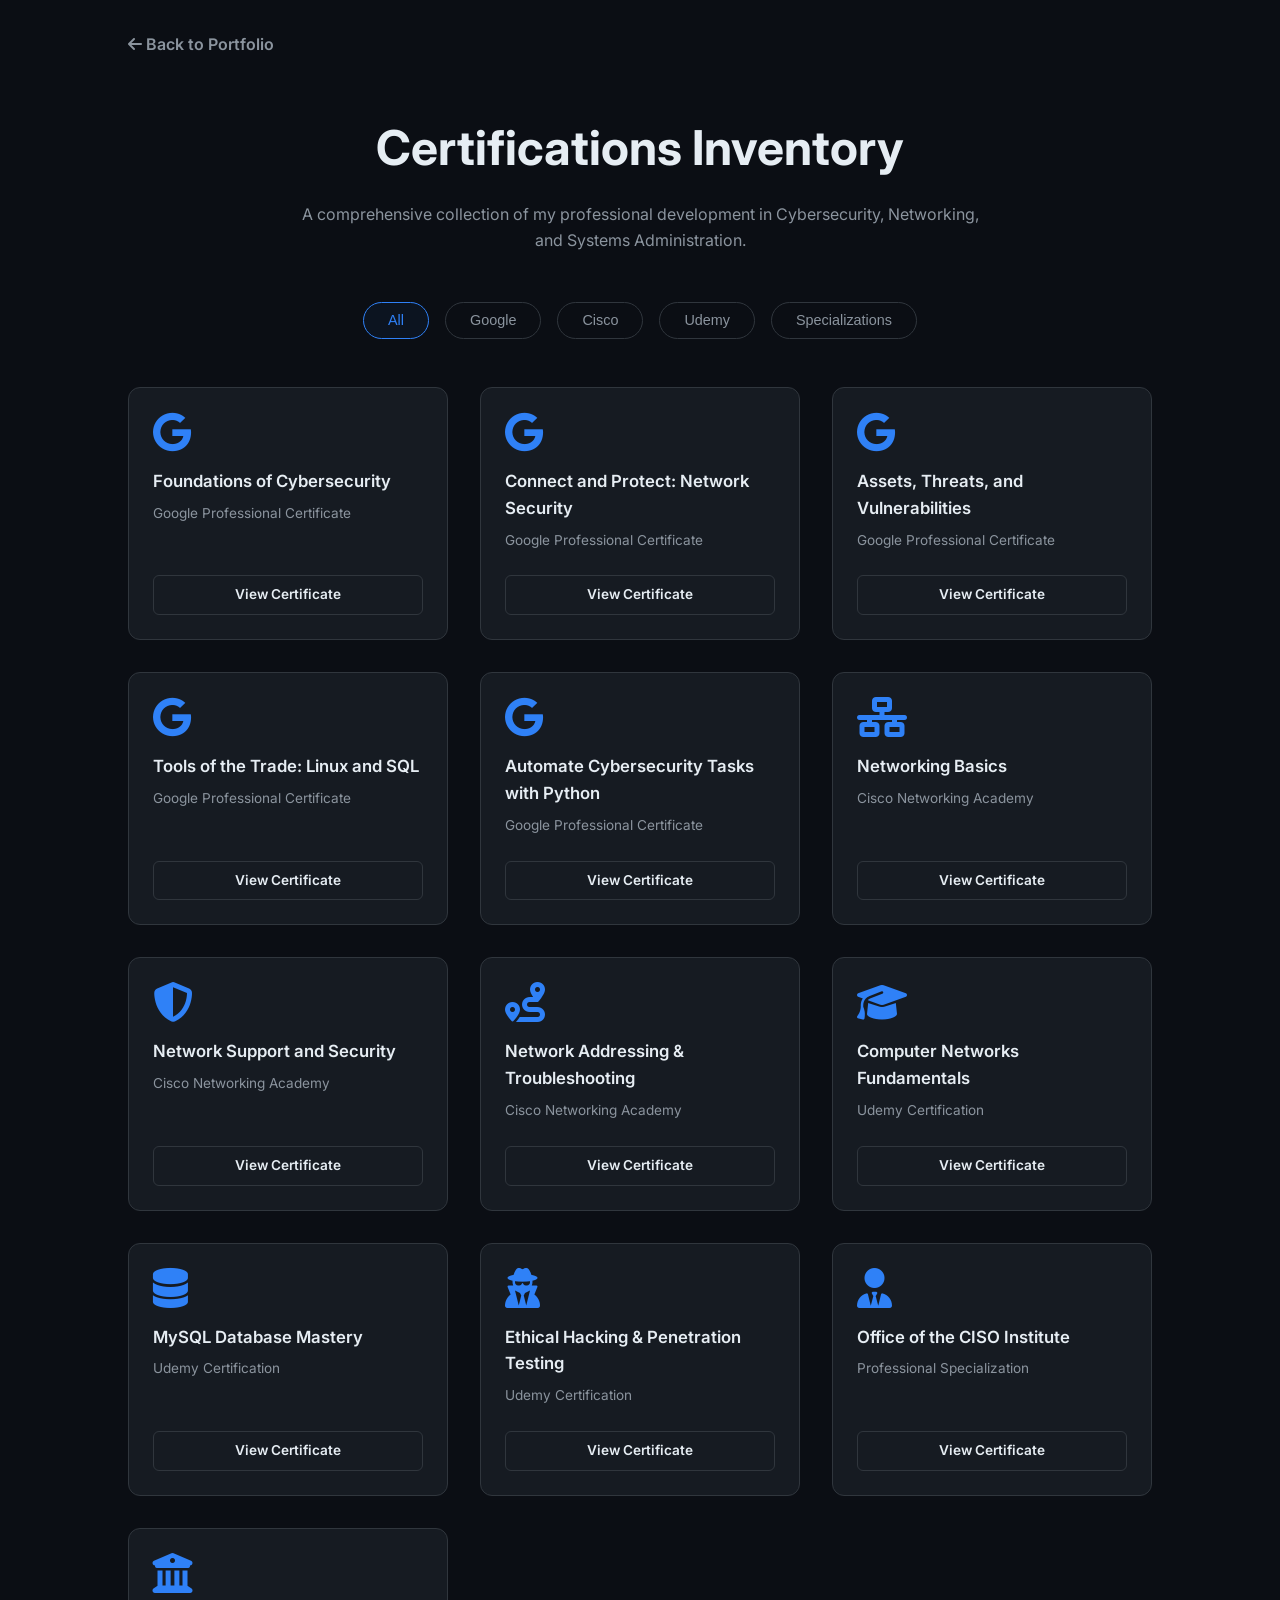
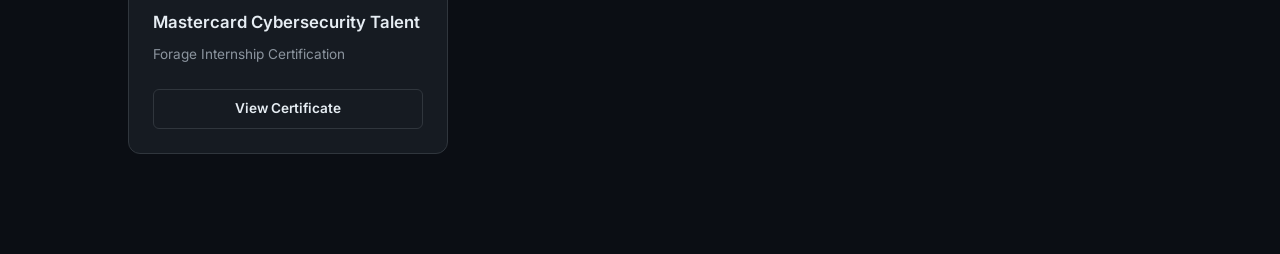
==== certificates.html @ 22a61bad "Initial Portfolio version 1.0" ====
<!DOCTYPE html>
<html lang="en">
<head>
    <meta charset="UTF-8">
    <meta name="viewport" content="width=device-width, initial-scale=1.0">
    <title>Certificates Portfolio | Opeyemi Benjamin</title>
    <link rel="stylesheet" href="style.css">
    <link rel="stylesheet" href="https://cdnjs.cloudflare.com/ajax/libs/font-awesome/6.4.0/css/all.min.css">
    <style>
        .filter-container {
            margin: 3rem 0;
            display: flex;
            gap: 1rem;
            flex-wrap: wrap;
            justify-content: center;
        }

        .filter-btn {
            padding: 0.6rem 1.5rem;
            border: 1px solid var(--border);
            background: transparent;
            color: var(--text-secondary);
            border-radius: 20px;
            cursor: pointer;
            transition: 0.3s;
            font-size: 0.9rem;
        }

        .filter-btn.active, .filter-btn:hover {
            color: var(--accent);
            border-color: var(--accent);
            background: rgba(47, 129, 247, 0.05);
        }

        .certs-grid {
            display: grid;
            grid-template-columns: repeat(auto-fill, minmax(280px, 1fr));
            gap: 2rem;
            margin-top: 2rem;
        }

        .cert-card-sub {
            background: var(--card-bg);
            border: 1px solid var(--border);
            border-radius: 12px;
            padding: 1.5rem;
            transition: 0.3s;
            display: flex;
            flex-direction: column;
            justify-content: space-between;
            min-height: 200px;
        }

        .cert-card-sub:hover {
            transform: translateY(-5px);
            border-color: var(--accent);
            box-shadow: 0 5px 20px rgba(47, 129, 247, 0.1);
        }

        .cert-icon {
            font-size: 2.5rem;
            color: var(--accent);
            margin-bottom: 1rem;
        }

        .cert-title {
            font-size: 1.05rem;
            font-weight: 600;
            margin-bottom: 0.5rem;
        }

        .cert-provider {
            color: var(--text-secondary);
            font-size: 0.85rem;
            margin-bottom: 1.5rem;
        }

        .view-btn {
            display: inline-block;
            text-align: center;
            padding: 0.5rem 1rem;
            border: 1px solid var(--border);
            border-radius: 6px;
            font-size: 0.85rem;
            font-weight: 600;
            transition: 0.3s;
        }

        .view-btn:hover {
            background: var(--accent);
            color: white;
            border-color: var(--accent);
        }

        .back-nav {
            padding: 2rem 10%;
            display: flex;
            align-items: center;
            gap: 1rem;
        }

        .hidden {
            display: none !important;
        }
    </style>
</head>
<body>

    <div class="back-nav">
        <a href="index.html" style="color: var(--text-secondary); font-weight: 600;"><i class="fa-solid fa-arrow-left"></i> Back to Portfolio</a>
    </div>

    <section style="padding-top: 20px;">
        <h1 style="text-align: center; font-size: 3rem; margin-bottom: 1rem;">Certifications Inventory</h1>
        <p style="text-align: center; color: var(--text-secondary); max-width: 700px; margin: 0 auto;">
            A comprehensive collection of my professional development in Cybersecurity, Networking, and Systems Administration.
        </p>

        <div class="filter-container">
            <button class="filter-btn active" onclick="filterCerts('all')">All</button>
            <button class="filter-btn" onclick="filterCerts('google')">Google</button>
            <button class="filter-btn" onclick="filterCerts('cisco')">Cisco</button>
            <button class="filter-btn" onclick="filterCerts('udemy')">Udemy</button>
            <button class="filter-btn" onclick="filterCerts('other')">Specializations</button>
        </div>

        <div class="certs-grid" id="certsGrid">
            
            <!-- Google Block -->
            <div class="cert-card-sub" data-category="google">
                <div>
                    <i class="fa-brands fa-google cert-icon"></i>
                    <h3 class="cert-title">Foundations of Cybersecurity</h3>
                    <p class="cert-provider">Google Professional Certificate</p>
                </div>
                <a href="Certificates/Foundations Of Cybersecurity.pdf" target="_blank" class="view-btn">View Certificate</a>
            </div>

            <div class="cert-card-sub" data-category="google">
                <div>
                    <i class="fa-brands fa-google cert-icon"></i>
                    <h3 class="cert-title">Connect and Protect: Network Security</h3>
                    <p class="cert-provider">Google Professional Certificate</p>
                </div>
                <a href="Certificates/Connect Google 3.pdf" target="_blank" class="view-btn">View Certificate</a>
            </div>

            <div class="cert-card-sub" data-category="google">
                <div>
                    <i class="fa-brands fa-google cert-icon"></i>
                    <h3 class="cert-title">Assets, Threats, and Vulnerabilities</h3>
                    <p class="cert-provider">Google Professional Certificate</p>
                </div>
                <a href="Certificates/Assets Google 5.pdf" target="_blank" class="view-btn">View Certificate</a>
            </div>

            <div class="cert-card-sub" data-category="google">
                <div>
                    <i class="fa-brands fa-google cert-icon"></i>
                    <h3 class="cert-title">Tools of the Trade: Linux and SQL</h3>
                    <p class="cert-provider">Google Professional Certificate</p>
                </div>
                <a href="Certificates/Linux and Sql Google 4.pdf" target="_blank" class="view-btn">View Certificate</a>
            </div>

            <div class="cert-card-sub" data-category="google">
                <div>
                    <i class="fa-brands fa-google cert-icon"></i>
                    <h3 class="cert-title">Automate Cybersecurity Tasks with Python</h3>
                    <p class="cert-provider">Google Professional Certificate</p>
                </div>
                <a href="Certificates/Automate Python Google 7.pdf" target="_blank" class="view-btn">View Certificate</a>
            </div>

            <!-- Cisco Block -->
            <div class="cert-card-sub" data-category="cisco">
                <div>
                    <i class="fa-solid fa-network-wired cert-icon"></i>
                    <h3 class="cert-title">Networking Basics</h3>
                    <p class="cert-provider">Cisco Networking Academy</p>
                </div>
                <a href="Certificates/Cisco Networking Academy_ Networking Basics.pdf" target="_blank" class="view-btn">View Certificate</a>
            </div>

            <div class="cert-card-sub" data-category="cisco">
                <div>
                    <i class="fa-solid fa-shield-halved cert-icon"></i>
                    <h3 class="cert-title">Network Support and Security</h3>
                    <p class="cert-provider">Cisco Networking Academy</p>
                </div>
                <a href="Certificates/NetworkSupportandSecurityUpdate20251125-30-kp3j29.pdf" target="_blank" class="view-btn">View Certificate</a>
            </div>

            <div class="cert-card-sub" data-category="cisco">
                <div>
                    <i class="fa-solid fa-route cert-icon"></i>
                    <h3 class="cert-title">Network Addressing & Troubleshooting</h3>
                    <p class="cert-provider">Cisco Networking Academy</p>
                </div>
                <a href="Certificates/NetworkAddressingandBasicTroubleshootingUpdate20251122-28-87we3n.pdf" target="_blank" class="view-btn">View Certificate</a>
            </div>

            <!-- Udemy Block -->
            <div class="cert-card-sub" data-category="udemy">
                <div>
                    <i class="fa-solid fa-graduation-cap cert-icon"></i>
                    <h3 class="cert-title">Computer Networks Fundamentals</h3>
                    <p class="cert-provider">Udemy Certification</p>
                </div>
                <a href="Certificates/udemy Computer Network.pdf" target="_blank" class="view-btn">View Certificate</a>
            </div>

            <div class="cert-card-sub" data-category="udemy">
                <div>
                    <i class="fa-solid fa-database cert-icon"></i>
                    <h3 class="cert-title">MySQL Database Mastery</h3>
                    <p class="cert-provider">Udemy Certification</p>
                </div>
                <a href="Certificates/udemy MySQL.pdf" target="_blank" class="view-btn">View Certificate</a>
            </div>

            <div class="cert-card-sub" data-category="udemy">
                <div>
                    <i class="fa-solid fa-user-secret cert-icon"></i>
                    <h3 class="cert-title">Ethical Hacking & Penetration Testing</h3>
                    <p class="cert-provider">Udemy Certification</p>
                </div>
                <a href="Certificates/udemy Ethical.pdf" target="_blank" class="view-btn">View Certificate</a>
            </div>

            <!-- Others Block -->
            <div class="cert-card-sub" data-category="other">
                <div>
                    <i class="fa-solid fa-user-tie cert-icon"></i>
                    <h3 class="cert-title">Office of the CISO Institute</h3>
                    <p class="cert-provider">Professional Specialization</p>
                </div>
                <a href="Certificates/Office of the CISO insti.pdf" target="_blank" class="view-btn">View Certificate</a>
            </div>

            <div class="cert-card-sub" data-category="other">
                <div>
                    <i class="fa-solid fa-building-columns cert-icon"></i>
                    <h3 class="cert-title">Mastercard Cybersecurity Talent</h3>
                    <p class="cert-provider">Forage Internship Certification</p>
                </div>
                <a href="Certificates/Opeyemi Mastercard forage certificate.pdf" target="_blank" class="view-btn">View Certificate</a>
            </div>

        </div>
    </section>

    <script>
        function filterCerts(category) {
            const cards = document.querySelectorAll('.cert-card-sub');
            const btns = document.querySelectorAll('.filter-btn');

            btns.forEach(btn => btn.classList.remove('active'));
            event.target.classList.add('active');

            cards.forEach(card => {
                if (category === 'all' || card.getAttribute('data-category') === category) {
                    card.classList.remove('hidden');
                } else {
                    card.classList.add('hidden');
                }
            });
        }
    </script>

</body>
</html>
---- style.css ----
@import url('https://fonts.googleapis.com/css2?family=Inter:wght@300;400;600;700&family=Fira+Code:wght@400;500&display=swap');

:root {
    --bg-color: #0b0e14;
    --card-bg: #161b22;
    --text-primary: #e6edf3;
    --text-secondary: #8b949e;
    --accent: #2f81f7;
    --accent-glow: rgba(47, 129, 247, 0.5);
    --success: #3fb950;
    --border: #30363d;
    --nav-bg: rgba(11, 14, 20, 0.95);
    --transition: cubic-bezier(0.4, 0, 0.2, 1);
}

* {
    margin: 0;
    padding: 0;
    box-sizing: border-box;
}

body {
    background-color: var(--bg-color);
    color: var(--text-primary);
    font-family: 'Inter', -apple-system, BlinkMacSystemFont, "Segoe UI", Roboto, Helvetica, Arial, sans-serif;
    line-height: 1.6;
    overflow-x: hidden;
    scroll-behavior: smooth;
}

/* Certificate Gallery */
.cert-gallery {
    display: grid;
    grid-template-columns: repeat(auto-fit, minmax(240px, 1fr));
    gap: 1.5rem;
    margin-top: 2rem;
}

.cert-card {
    background: var(--card-bg);
    border: 1px solid var(--border);
    border-radius: 12px;
    overflow: hidden;
    transition: var(--transition);
    cursor: pointer;
}

.cert-card:hover {
    transform: translateY(-8px) scale(1.02);
    border-color: var(--accent);
    box-shadow: 0 10px 30px rgba(47, 129, 247, 0.2);
}

.cert-img {
    width: 100%;
    height: 180px;
    object-fit: cover;
    border-bottom: 1px solid var(--border);
}

.cert-info {
    padding: 1rem;
}

.cert-info h4 {
    font-size: 0.95rem;
    margin-bottom: 0.25rem;
}

.cert-info p {
    font-size: 0.8rem;
    color: var(--text-secondary);
}

a {
    text-decoration: none;
    color: inherit;
    transition: 0.3s;
}

ul {
    list-style: none;
}

/* Navbar */
nav {
    position: fixed;
    top: 0;
    width: 100%;
    padding: 1.5rem 10%;
    display: flex;
    justify-content: space-between;
    align-items: center;
    background: var(--nav-bg);
    backdrop-filter: blur(10px);
    z-index: 1000;
    border-bottom: 1px solid var(--border);
}

.logo {
    font-family: 'Fira Code', monospace;
    font-weight: 700;
    font-size: 1.25rem;
    color: var(--accent);
}

.nav-links {
    display: flex;
    gap: 2.5rem;
}

.nav-links a:hover {
    color: var(--accent);
}

/* Hero Section */
.hero {
    height: 100vh;
    display: flex;
    flex-direction: column;
    justify-content: center;
    align-items: center;
    text-align: center;
    padding: 0 10%;
    background: radial-gradient(circle at 50% 50%, rgba(47, 129, 247, 0.05) 0%, transparent 70%);
}

.hero h1 {
    font-size: 4rem;
    font-weight: 700;
    margin-bottom: 1rem;
    letter-spacing: -1px;
}

.hero p {
    font-size: 1.25rem;
    color: var(--text-secondary);
    max-width: 600px;
    margin-bottom: 2.5rem;
}

.cta-buttons {
    display: flex;
    gap: 1.5rem;
}

.btn {
    padding: 0.8rem 2rem;
    border-radius: 8px;
    font-weight: 600;
    cursor: pointer;
    transition: 0.3s;
}

.btn-primary {
    background-color: var(--accent);
    color: white;
    box-shadow: 0 0 20px var(--accent-glow);
}

.btn-primary:hover {
    transform: translateY(-3px);
    box-shadow: 0 0 30px var(--accent-glow);
}

.btn-secondary {
    border: 1px solid var(--border);
}

.btn-secondary:hover {
    background-color: var(--card-bg);
    border-color: var(--accent);
}

/* Section Styling */
section {
    padding: 100px 10%;
}

h2 {
    font-size: 2.5rem;
    margin-bottom: 3rem;
    text-align: left;
    position: relative;
    display: inline-block;
}

h2::after {
    content: '';
    position: absolute;
    bottom: -10px;
    left: 0;
    width: 60px;
    height: 4px;
    background: var(--accent);
    border-radius: 2px;
}

/* Projects Grid */
.projects-grid {
    display: grid;
    grid-template-columns: repeat(auto-fit, minmax(320px, 1fr));
    gap: 2rem;
}

.project-card {
    background: var(--card-bg);
    border: 1px solid var(--border);
    border-radius: 12px;
    padding: 2rem;
    transition: 0.3s;
}

.project-card:hover {
    transform: translateY(-5px);
    border-color: var(--accent);
}

.project-tag {
    font-family: 'Fira Code', monospace;
    font-size: 0.8rem;
    color: var(--accent);
    margin-bottom: 1rem;
    display: block;
}

.project-card h3 {
    margin-bottom: 1rem;
    font-size: 1.5rem;
}

.project-card p {
    color: var(--text-secondary);
    margin-bottom: 1.5rem;
}

.project-links {
    display: flex;
    gap: 1rem;
}

.project-links a {
    font-size: 0.9rem;
    color: var(--text-primary);
    font-weight: 600;
    display: flex;
    align-items: center;
    gap: 0.5rem;
}

/* Footer */
footer {
    padding: 3rem 10%;
    border-top: 1px solid var(--border);
    text-align: center;
    color: var(--text-secondary);
    font-size: 0.9rem;
}

@media (max-width: 768px) {
    .nav-links {
        display: none;
    }
    .hero h1 {
        font-size: 2.5rem;
    }
}

/* View Certificate Button */
.view-btn {
    display: inline-block;
    text-align: center;
    padding: 0.5rem 1rem;
    border: 1px solid var(--border);
    border-radius: 6px;
    font-size: 0.85rem;
    font-weight: 600;
    transition: 0.3s;
    text-decoration: none;
}

.view-btn:hover {
    background: var(--accent);
    color: white;
    border-color: var(--accent);
}
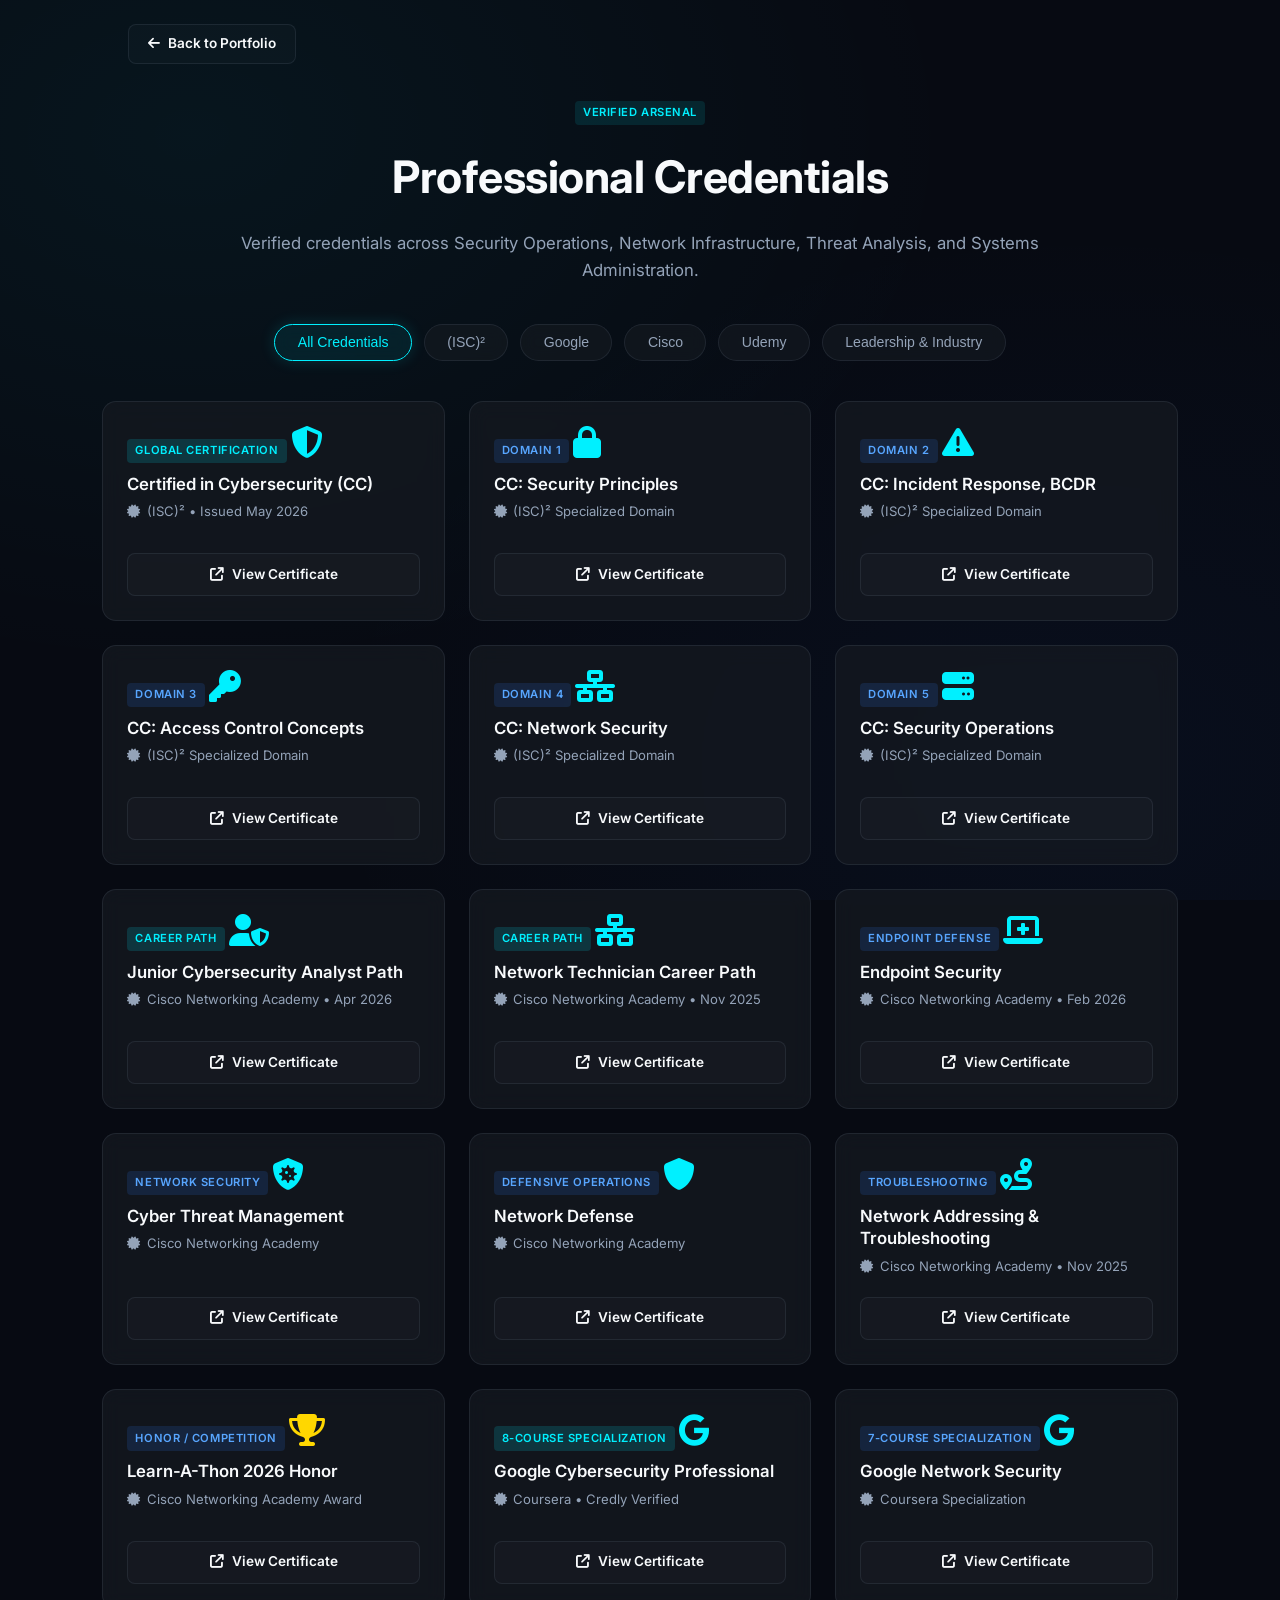
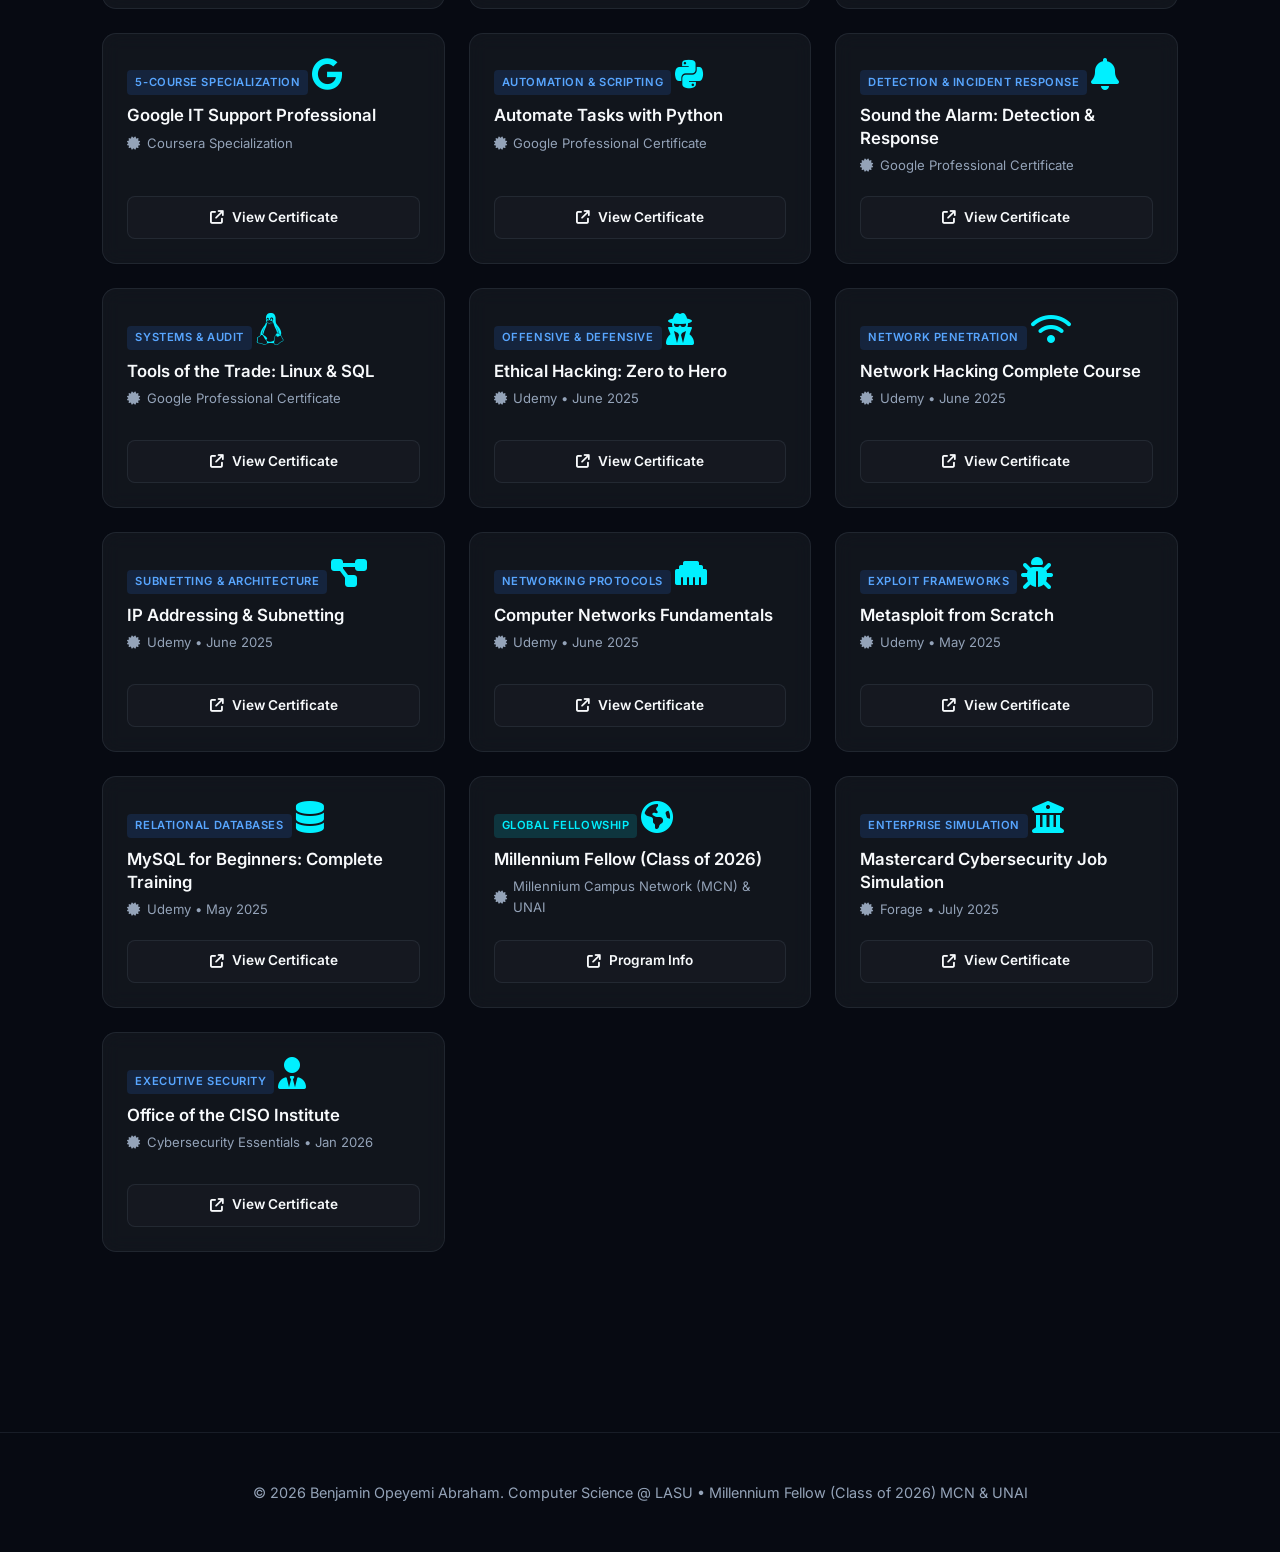
==== commit 65c6572a: "Comprehensive portfolio overhaul: Add favicons, fix 404 links with interactive viewers, add (ISC)2 a" ====
--- a/certificates.html
+++ b/certificates.html
@@ -3,97 +3,147 @@
 <head>
     <meta charset="UTF-8">
     <meta name="viewport" content="width=device-width, initial-scale=1.0">
-    <title>Certificates Portfolio | Opeyemi Benjamin</title>
+    <title>Certifications &amp; Credentials | Benjamin Opeyemi Abraham</title>
+    <meta name="description" content="Verified professional certifications in Cybersecurity, SOC Operations, Network Infrastructure, and Systems Engineering.">
+    <link rel="icon" type="image/svg+xml" href="favicon.svg">
+    <link rel="alternate icon" href="favicon.png">
     <link rel="stylesheet" href="style.css">
     <link rel="stylesheet" href="https://cdnjs.cloudflare.com/ajax/libs/font-awesome/6.4.0/css/all.min.css">
     <style>
         .filter-container {
-            margin: 3rem 0;
+            margin: 2.5rem 0;
             display: flex;
-            gap: 1rem;
+            gap: 0.75rem;
             flex-wrap: wrap;
             justify-content: center;
         }
 
         .filter-btn {
-            padding: 0.6rem 1.5rem;
+            padding: 0.6rem 1.4rem;
             border: 1px solid var(--border);
-            background: transparent;
+            background: rgba(22, 27, 34, 0.6);
+            backdrop-filter: blur(8px);
             color: var(--text-secondary);
-            border-radius: 20px;
+            border-radius: 9999px;
             cursor: pointer;
-            transition: 0.3s;
-            font-size: 0.9rem;
+            transition: 0.25s ease;
+            font-size: 0.88rem;
+            font-weight: 500;
         }
 
         .filter-btn.active, .filter-btn:hover {
-            color: var(--accent);
-            border-color: var(--accent);
-            background: rgba(47, 129, 247, 0.05);
+            color: #00F0FF;
+            border-color: #00F0FF;
+            background: rgba(0, 240, 255, 0.08);
+            box-shadow: 0 0 15px rgba(0, 240, 255, 0.15);
         }
 
         .certs-grid {
             display: grid;
-            grid-template-columns: repeat(auto-fill, minmax(280px, 1fr));
-            gap: 2rem;
+            grid-template-columns: repeat(auto-fill, minmax(290px, 1fr));
+            gap: 1.5rem;
             margin-top: 2rem;
         }
 
         .cert-card-sub {
-            background: var(--card-bg);
+            background: rgba(22, 27, 34, 0.7);
+            backdrop-filter: blur(10px);
             border: 1px solid var(--border);
-            border-radius: 12px;
+            border-radius: 14px;
             padding: 1.5rem;
-            transition: 0.3s;
+            transition: transform 0.3s ease, border-color 0.3s ease, box-shadow 0.3s ease;
             display: flex;
             flex-direction: column;
             justify-content: space-between;
-            min-height: 200px;
+            min-height: 220px;
+            position: relative;
+            overflow: hidden;
+        }
+
+        .cert-card-sub::before {
+            content: '';
+            position: absolute;
+            top: 0;
+            left: 0;
+            width: 100%;
+            height: 3px;
+            background: linear-gradient(90deg, #00F0FF, #2F81F7);
+            opacity: 0;
+            transition: opacity 0.3s;
         }
 
         .cert-card-sub:hover {
             transform: translateY(-5px);
-            border-color: var(--accent);
-            box-shadow: 0 5px 20px rgba(47, 129, 247, 0.1);
+            border-color: rgba(0, 240, 255, 0.4);
+            box-shadow: 0 10px 30px rgba(0, 240, 255, 0.1);
+        }
+
+        .cert-card-sub:hover::before {
+            opacity: 1;
         }
 
         .cert-icon {
-            font-size: 2.5rem;
-            color: var(--accent);
-            margin-bottom: 1rem;
+            font-size: 2rem;
+            color: #00F0FF;
+            margin-bottom: 0.85rem;
         }
 
         .cert-title {
             font-size: 1.05rem;
             font-weight: 600;
-            margin-bottom: 0.5rem;
+            margin-bottom: 0.35rem;
+            color: var(--text-primary);
+            line-height: 1.35;
         }
 
         .cert-provider {
+            font-size: 0.82rem;
             color: var(--text-secondary);
-            font-size: 0.85rem;
-            margin-bottom: 1.5rem;
+            margin-bottom: 1.25rem;
+            display: flex;
+            align-items: center;
+            gap: 0.4rem;
+        }
+
+        .cert-badge-tag {
+            display: inline-block;
+            font-size: 0.7rem;
+            text-transform: uppercase;
+            letter-spacing: 0.05em;
+            padding: 0.2rem 0.5rem;
+            border-radius: 4px;
+            background: rgba(47, 129, 247, 0.15);
+            color: #58a6ff;
+            margin-bottom: 0.6rem;
+            font-weight: 600;
         }
 
         .view-btn {
-            display: inline-block;
+            display: inline-flex;
+            align-items: center;
+            justify-content: center;
+            gap: 0.5rem;
             text-align: center;
-            padding: 0.5rem 1rem;
+            padding: 0.6rem 1rem;
             border: 1px solid var(--border);
-            border-radius: 6px;
+            border-radius: 8px;
             font-size: 0.85rem;
             font-weight: 600;
-            transition: 0.3s;
+            transition: 0.25s ease;
+            text-decoration: none;
+            color: var(--text-primary);
+            background: rgba(255, 255, 255, 0.02);
         }
 
         .view-btn:hover {
-            background: var(--accent);
-            color: white;
-            border-color: var(--accent);
+            background: #00F0FF;
+            color: #0B132B;
+            border-color: #00F0FF;
+            box-shadow: 0 0 15px rgba(0, 240, 255, 0.3);
         }
 
         .back-nav {
-            padding: 2rem 10%;
+            padding: 1.5rem 10%;
             display: flex;
             align-items: center;
             gap: 1rem;
@@ -107,157 +157,330 @@
 <body>
 
     <div class="back-nav">
-        <a href="index.html" style="color: var(--text-secondary); font-weight: 600;"><i class="fa-solid fa-arrow-left"></i> Back to Portfolio</a>
+        <a href="index.html" class="view-btn" style="padding: 0.5rem 1.2rem;">
+            <i class="fa-solid fa-arrow-left"></i> Back to Portfolio
+        </a>
     </div>
 
-    <section style="padding-top: 20px;">
-        <h1 style="text-align: center; font-size: 3rem; margin-bottom: 1rem;">Certifications Inventory</h1>
-        <p style="text-align: center; color: var(--text-secondary); max-width: 700px; margin: 0 auto;">
-            A comprehensive collection of my professional development in Cybersecurity, Networking, and Systems Administration.
-        </p>
+    <section style="padding-top: 10px;">
+        <div style="text-align: center; max-width: 800px; margin: 0 auto;">
+            <span class="cert-badge-tag" style="background: rgba(0, 240, 255, 0.1); color: #00F0FF;">VERIFIED ARSENAL</span>
+            <h1 style="font-size: 2.8rem; margin: 0.5rem 0 1rem; letter-spacing: -0.5px;">Professional Credentials</h1>
+            <p style="color: var(--text-secondary); font-size: 1.05rem; line-height: 1.6;">
+                Verified credentials across Security Operations, Network Infrastructure, Threat Analysis, and Systems Administration.
+            </p>
+        </div>
 
         <div class="filter-container">
-            <button class="filter-btn active" onclick="filterCerts('all')">All</button>
+            <button class="filter-btn active" onclick="filterCerts('all')">All Credentials</button>
+            <button class="filter-btn" onclick="filterCerts('isc2')">(ISC)&sup2;</button>
             <button class="filter-btn" onclick="filterCerts('google')">Google</button>
             <button class="filter-btn" onclick="filterCerts('cisco')">Cisco</button>
             <button class="filter-btn" onclick="filterCerts('udemy')">Udemy</button>
-            <button class="filter-btn" onclick="filterCerts('other')">Specializations</button>
+            <button class="filter-btn" onclick="filterCerts('leadership')">Leadership &amp; Industry</button>
         </div>
 
         <div class="certs-grid" id="certsGrid">
-            
-            <!-- Google Block -->
-            <div class="cert-card-sub" data-category="google">
-                <div>
+
+            <!-- (ISC)2 Certified in Cybersecurity BLOCK -->
+            <div class="cert-card-sub" data-category="isc2">
+                <div>
+                    <span class="cert-badge-tag" style="background: rgba(0, 240, 255, 0.15); color: #00F0FF;">GLOBAL CERTIFICATION</span>
+                    <i class="fa-solid fa-shield-halved cert-icon"></i>
+                    <h3 class="cert-title">Certified in Cybersecurity (CC)</h3>
+                    <p class="cert-provider"><i class="fa-solid fa-certificate"></i> (ISC)&sup2; &bull; Issued May 2026</p>
+                </div>
+                <a href="Certificates/ISC2_Certified_in_Cybersecurity_CC.pdf" target="_blank" class="view-btn"><i class="fa-solid fa-arrow-up-right-from-square"></i> View Certificate</a>
+            </div>
+
+            <div class="cert-card-sub" data-category="isc2">
+                <div>
+                    <span class="cert-badge-tag">DOMAIN 1</span>
+                    <i class="fa-solid fa-lock cert-icon"></i>
+                    <h3 class="cert-title">CC: Security Principles</h3>
+                    <p class="cert-provider"><i class="fa-solid fa-certificate"></i> (ISC)&sup2; Specialized Domain</p>
+                </div>
+                <a href="Certificates/ISC2_CC_Domain_1_Security_Principles.pdf" target="_blank" class="view-btn"><i class="fa-solid fa-arrow-up-right-from-square"></i> View Certificate</a>
+            </div>
+
+            <div class="cert-card-sub" data-category="isc2">
+                <div>
+                    <span class="cert-badge-tag">DOMAIN 2</span>
+                    <i class="fa-solid fa-triangle-exclamation cert-icon"></i>
+                    <h3 class="cert-title">CC: Incident Response, BCDR</h3>
+                    <p class="cert-provider"><i class="fa-solid fa-certificate"></i> (ISC)&sup2; Specialized Domain</p>
+                </div>
+                <a href="Certificates/ISC2_CC_Domain_2_Incident_Response.pdf" target="_blank" class="view-btn"><i class="fa-solid fa-arrow-up-right-from-square"></i> View Certificate</a>
+            </div>
+
+            <div class="cert-card-sub" data-category="isc2">
+                <div>
+                    <span class="cert-badge-tag">DOMAIN 3</span>
+                    <i class="fa-solid fa-key cert-icon"></i>
+                    <h3 class="cert-title">CC: Access Control Concepts</h3>
+                    <p class="cert-provider"><i class="fa-solid fa-certificate"></i> (ISC)&sup2; Specialized Domain</p>
+                </div>
+                <a href="Certificates/ISC2_CC_Domain_3_Access_Control.pdf" target="_blank" class="view-btn"><i class="fa-solid fa-arrow-up-right-from-square"></i> View Certificate</a>
+            </div>
+
+            <div class="cert-card-sub" data-category="isc2">
+                <div>
+                    <span class="cert-badge-tag">DOMAIN 4</span>
+                    <i class="fa-solid fa-network-wired cert-icon"></i>
+                    <h3 class="cert-title">CC: Network Security</h3>
+                    <p class="cert-provider"><i class="fa-solid fa-certificate"></i> (ISC)&sup2; Specialized Domain</p>
+                </div>
+                <a href="Certificates/ISC2_CC_Domain_4_Network_Security.pdf" target="_blank" class="view-btn"><i class="fa-solid fa-arrow-up-right-from-square"></i> View Certificate</a>
+            </div>
+
+            <div class="cert-card-sub" data-category="isc2">
+                <div>
+                    <span class="cert-badge-tag">DOMAIN 5</span>
+                    <i class="fa-solid fa-server cert-icon"></i>
+                    <h3 class="cert-title">CC: Security Operations</h3>
+                    <p class="cert-provider"><i class="fa-solid fa-certificate"></i> (ISC)&sup2; Specialized Domain</p>
+                </div>
+                <a href="Certificates/ISC2_CC_Domain_5_Security_Operations.pdf" target="_blank" class="view-btn"><i class="fa-solid fa-arrow-up-right-from-square"></i> View Certificate</a>
+            </div>
+
+            <!-- CISCO BLOCK -->
+            <div class="cert-card-sub" data-category="cisco">
+                <div>
+                    <span class="cert-badge-tag" style="background: rgba(0, 240, 255, 0.15); color: #00F0FF;">CAREER PATH</span>
+                    <i class="fa-solid fa-user-shield cert-icon"></i>
+                    <h3 class="cert-title">Junior Cybersecurity Analyst Path</h3>
+                    <p class="cert-provider"><i class="fa-solid fa-certificate"></i> Cisco Networking Academy &bull; Apr 2026</p>
+                </div>
+                <a href="Certificates/Cisco_Junior_Cybersecurity_Analyst_Career_Path.pdf" target="_blank" class="view-btn"><i class="fa-solid fa-arrow-up-right-from-square"></i> View Certificate</a>
+            </div>
+
+            <div class="cert-card-sub" data-category="cisco">
+                <div>
+                    <span class="cert-badge-tag" style="background: rgba(0, 240, 255, 0.15); color: #00F0FF;">CAREER PATH</span>
+                    <i class="fa-solid fa-network-wired cert-icon"></i>
+                    <h3 class="cert-title">Network Technician Career Path</h3>
+                    <p class="cert-provider"><i class="fa-solid fa-certificate"></i> Cisco Networking Academy &bull; Nov 2025</p>
+                </div>
+                <a href="Certificates/NetworkTechnicianCareerPathUpdate20251125-30-by67e7.pdf" target="_blank" class="view-btn"><i class="fa-solid fa-arrow-up-right-from-square"></i> View Certificate</a>
+            </div>
+
+            <div class="cert-card-sub" data-category="cisco">
+                <div>
+                    <span class="cert-badge-tag">ENDPOINT DEFENSE</span>
+                    <i class="fa-solid fa-laptop-medical cert-icon"></i>
+                    <h3 class="cert-title">Endpoint Security</h3>
+                    <p class="cert-provider"><i class="fa-solid fa-certificate"></i> Cisco Networking Academy &bull; Feb 2026</p>
+                </div>
+                <a href="Certificates/Cisco_Endpoint_Security.pdf" target="_blank" class="view-btn"><i class="fa-solid fa-arrow-up-right-from-square"></i> View Certificate</a>
+            </div>
+
+            <div class="cert-card-sub" data-category="cisco">
+                <div>
+                    <span class="cert-badge-tag">NETWORK SECURITY</span>
+                    <i class="fa-solid fa-shield-virus cert-icon"></i>
+                    <h3 class="cert-title">Cyber Threat Management</h3>
+                    <p class="cert-provider"><i class="fa-solid fa-certificate"></i> Cisco Networking Academy</p>
+                </div>
+                <a href="Certificates/Cyber_Threat_Management_certificate_oluwafemibenjamin488-gmail-com_5c4fa553-2f5f-4c9e-a96c-132c3540b493.pdf" target="_blank" class="view-btn"><i class="fa-solid fa-arrow-up-right-from-square"></i> View Certificate</a>
+            </div>
+
+            <div class="cert-card-sub" data-category="cisco">
+                <div>
+                    <span class="cert-badge-tag">DEFENSIVE OPERATIONS</span>
+                    <i class="fa-solid fa-shield cert-icon"></i>
+                    <h3 class="cert-title">Network Defense</h3>
+                    <p class="cert-provider"><i class="fa-solid fa-certificate"></i> Cisco Networking Academy</p>
+                </div>
+                <a href="Certificates/Network_Defense_certificate_oluwafemibenjamin488-gmail-com_a04295c7-0843-48ab-8d6f-b441da70de1b.pdf" target="_blank" class="view-btn"><i class="fa-solid fa-arrow-up-right-from-square"></i> View Certificate</a>
+            </div>
+
+            <div class="cert-card-sub" data-category="cisco">
+                <div>
+                    <span class="cert-badge-tag">TROUBLESHOOTING</span>
+                    <i class="fa-solid fa-route cert-icon"></i>
+                    <h3 class="cert-title">Network Addressing &amp; Troubleshooting</h3>
+                    <p class="cert-provider"><i class="fa-solid fa-certificate"></i> Cisco Networking Academy &bull; Nov 2025</p>
+                </div>
+                <a href="Certificates/NetworkAddressingandBasicTroubleshootingUpdate20251122-28-87we3n.pdf" target="_blank" class="view-btn"><i class="fa-solid fa-arrow-up-right-from-square"></i> View Certificate</a>
+            </div>
+
+            <div class="cert-card-sub" data-category="cisco">
+                <div>
+                    <span class="cert-badge-tag">HONOR / COMPETITION</span>
+                    <i class="fa-solid fa-trophy cert-icon" style="color: #FFD700;"></i>
+                    <h3 class="cert-title">Learn-A-Thon 2026 Honor</h3>
+                    <p class="cert-provider"><i class="fa-solid fa-certificate"></i> Cisco Networking Academy Award</p>
+                </div>
+                <a href="Certificates/Cisco_Learn_A_Thon_2026.pdf" target="_blank" class="view-btn"><i class="fa-solid fa-arrow-up-right-from-square"></i> View Certificate</a>
+            </div>
+
+            <!-- GOOGLE BLOCK -->
+            <div class="cert-card-sub" data-category="google">
+                <div>
+                    <span class="cert-badge-tag" style="background: rgba(0, 240, 255, 0.15); color: #00F0FF;">8-COURSE SPECIALIZATION</span>
                     <i class="fa-brands fa-google cert-icon"></i>
-                    <h3 class="cert-title">Foundations of Cybersecurity</h3>
-                    <p class="cert-provider">Google Professional Certificate</p>
-                </div>
-                <a href="Certificates/Foundations Of Cybersecurity.pdf" target="_blank" class="view-btn">View Certificate</a>
-            </div>
-
-            <div class="cert-card-sub" data-category="google">
-                <div>
+                    <h3 class="cert-title">Google Cybersecurity Professional</h3>
+                    <p class="cert-provider"><i class="fa-solid fa-certificate"></i> Coursera &bull; Credly Verified</p>
+                </div>
+                <a href="Certificates/GOOGLE Coursera CERT.pdf" target="_blank" class="view-btn"><i class="fa-solid fa-arrow-up-right-from-square"></i> View Certificate</a>
+            </div>
+
+            <div class="cert-card-sub" data-category="google">
+                <div>
+                    <span class="cert-badge-tag">7-COURSE SPECIALIZATION</span>
                     <i class="fa-brands fa-google cert-icon"></i>
-                    <h3 class="cert-title">Connect and Protect: Network Security</h3>
-                    <p class="cert-provider">Google Professional Certificate</p>
-                </div>
-                <a href="Certificates/Connect Google 3.pdf" target="_blank" class="view-btn">View Certificate</a>
-            </div>
-
-            <div class="cert-card-sub" data-category="google">
-                <div>
+                    <h3 class="cert-title">Google Network Security</h3>
+                    <p class="cert-provider"><i class="fa-solid fa-certificate"></i> Coursera Specialization</p>
+                </div>
+                <a href="Certificates/Google Network Security.pdf" target="_blank" class="view-btn"><i class="fa-solid fa-arrow-up-right-from-square"></i> View Certificate</a>
+            </div>
+
+            <div class="cert-card-sub" data-category="google">
+                <div>
+                    <span class="cert-badge-tag">5-COURSE SPECIALIZATION</span>
                     <i class="fa-brands fa-google cert-icon"></i>
-                    <h3 class="cert-title">Assets, Threats, and Vulnerabilities</h3>
-                    <p class="cert-provider">Google Professional Certificate</p>
-                </div>
-                <a href="Certificates/Assets Google 5.pdf" target="_blank" class="view-btn">View Certificate</a>
-            </div>
-
-            <div class="cert-card-sub" data-category="google">
-                <div>
-                    <i class="fa-brands fa-google cert-icon"></i>
-                    <h3 class="cert-title">Tools of the Trade: Linux and SQL</h3>
-                    <p class="cert-provider">Google Professional Certificate</p>
-                </div>
-                <a href="Certificates/Linux and Sql Google 4.pdf" target="_blank" class="view-btn">View Certificate</a>
-            </div>
-
-            <div class="cert-card-sub" data-category="google">
-                <div>
-                    <i class="fa-brands fa-google cert-icon"></i>
-                    <h3 class="cert-title">Automate Cybersecurity Tasks with Python</h3>
-                    <p class="cert-provider">Google Professional Certificate</p>
-                </div>
-                <a href="Certificates/Automate Python Google 7.pdf" target="_blank" class="view-btn">View Certificate</a>
-            </div>
-
-            <!-- Cisco Block -->
-            <div class="cert-card-sub" data-category="cisco">
-                <div>
-                    <i class="fa-solid fa-network-wired cert-icon"></i>
-                    <h3 class="cert-title">Networking Basics</h3>
-                    <p class="cert-provider">Cisco Networking Academy</p>
-                </div>
-                <a href="Certificates/Cisco Networking Academy_ Networking Basics.pdf" target="_blank" class="view-btn">View Certificate</a>
-            </div>
-
-            <div class="cert-card-sub" data-category="cisco">
-                <div>
-                    <i class="fa-solid fa-shield-halved cert-icon"></i>
-                    <h3 class="cert-title">Network Support and Security</h3>
-                    <p class="cert-provider">Cisco Networking Academy</p>
-                </div>
-                <a href="Certificates/NetworkSupportandSecurityUpdate20251125-30-kp3j29.pdf" target="_blank" class="view-btn">View Certificate</a>
-            </div>
-
-            <div class="cert-card-sub" data-category="cisco">
-                <div>
-                    <i class="fa-solid fa-route cert-icon"></i>
-                    <h3 class="cert-title">Network Addressing & Troubleshooting</h3>
-                    <p class="cert-provider">Cisco Networking Academy</p>
-                </div>
-                <a href="Certificates/NetworkAddressingandBasicTroubleshootingUpdate20251122-28-87we3n.pdf" target="_blank" class="view-btn">View Certificate</a>
-            </div>
-
-            <!-- Udemy Block -->
-            <div class="cert-card-sub" data-category="udemy">
-                <div>
-                    <i class="fa-solid fa-graduation-cap cert-icon"></i>
+                    <h3 class="cert-title">Google IT Support Professional</h3>
+                    <p class="cert-provider"><i class="fa-solid fa-certificate"></i> Coursera Specialization</p>
+                </div>
+                <a href="Certificates/Supportcert/Google IT support.pdf" target="_blank" class="view-btn"><i class="fa-solid fa-arrow-up-right-from-square"></i> View Certificate</a>
+            </div>
+
+            <div class="cert-card-sub" data-category="google">
+                <div>
+                    <span class="cert-badge-tag">AUTOMATION &amp; SCRIPTING</span>
+                    <i class="fa-brands fa-python cert-icon"></i>
+                    <h3 class="cert-title">Automate Tasks with Python</h3>
+                    <p class="cert-provider"><i class="fa-solid fa-certificate"></i> Google Professional Certificate</p>
+                </div>
+                <a href="Certificates/Automate Python Google 7.pdf" target="_blank" class="view-btn"><i class="fa-solid fa-arrow-up-right-from-square"></i> View Certificate</a>
+            </div>
+
+            <div class="cert-card-sub" data-category="google">
+                <div>
+                    <span class="cert-badge-tag">DETECTION &amp; INCIDENT RESPONSE</span>
+                    <i class="fa-solid fa-bell cert-icon"></i>
+                    <h3 class="cert-title">Sound the Alarm: Detection &amp; Response</h3>
+                    <p class="cert-provider"><i class="fa-solid fa-certificate"></i> Google Professional Certificate</p>
+                </div>
+                <a href="Certificates/Sounds the alarm Google 6.pdf" target="_blank" class="view-btn"><i class="fa-solid fa-arrow-up-right-from-square"></i> View Certificate</a>
+            </div>
+
+            <div class="cert-card-sub" data-category="google">
+                <div>
+                    <span class="cert-badge-tag">SYSTEMS &amp; AUDIT</span>
+                    <i class="fa-brands fa-linux cert-icon"></i>
+                    <h3 class="cert-title">Tools of the Trade: Linux &amp; SQL</h3>
+                    <p class="cert-provider"><i class="fa-solid fa-certificate"></i> Google Professional Certificate</p>
+                </div>
+                <a href="Certificates/Linux and Sql Google 4.pdf" target="_blank" class="view-btn"><i class="fa-solid fa-arrow-up-right-from-square"></i> View Certificate</a>
+            </div>
+
+            <!-- UDEMY BLOCK -->
+            <div class="cert-card-sub" data-category="udemy">
+                <div>
+                    <span class="cert-badge-tag">OFFENSIVE &amp; DEFENSIVE</span>
+                    <i class="fa-solid fa-user-secret cert-icon"></i>
+                    <h3 class="cert-title">Ethical Hacking: Zero to Hero</h3>
+                    <p class="cert-provider"><i class="fa-solid fa-certificate"></i> Udemy &bull; June 2025</p>
+                </div>
+                <a href="Certificates/udemy Ethical.pdf" target="_blank" class="view-btn"><i class="fa-solid fa-arrow-up-right-from-square"></i> View Certificate</a>
+            </div>
+
+            <div class="cert-card-sub" data-category="udemy">
+                <div>
+                    <span class="cert-badge-tag">NETWORK PENETRATION</span>
+                    <i class="fa-solid fa-wifi cert-icon"></i>
+                    <h3 class="cert-title">Network Hacking Complete Course</h3>
+                    <p class="cert-provider"><i class="fa-solid fa-certificate"></i> Udemy &bull; June 2025</p>
+                </div>
+                <a href="Certificates/udemy neywork hacking.pdf" target="_blank" class="view-btn"><i class="fa-solid fa-arrow-up-right-from-square"></i> View Certificate</a>
+            </div>
+
+            <div class="cert-card-sub" data-category="udemy">
+                <div>
+                    <span class="cert-badge-tag">SUBNETTING &amp; ARCHITECTURE</span>
+                    <i class="fa-solid fa-diagram-project cert-icon"></i>
+                    <h3 class="cert-title">IP Addressing &amp; Subnetting</h3>
+                    <p class="cert-provider"><i class="fa-solid fa-certificate"></i> Udemy &bull; June 2025</p>
+                </div>
+                <a href="Certificates/udemy IP address.pdf" target="_blank" class="view-btn"><i class="fa-solid fa-arrow-up-right-from-square"></i> View Certificate</a>
+            </div>
+
+            <div class="cert-card-sub" data-category="udemy">
+                <div>
+                    <span class="cert-badge-tag">NETWORKING PROTOCOLS</span>
+                    <i class="fa-solid fa-ethernet cert-icon"></i>
                     <h3 class="cert-title">Computer Networks Fundamentals</h3>
-                    <p class="cert-provider">Udemy Certification</p>
-                </div>
-                <a href="Certificates/udemy Computer Network.pdf" target="_blank" class="view-btn">View Certificate</a>
-            </div>
-
-            <div class="cert-card-sub" data-category="udemy">
-                <div>
+                    <p class="cert-provider"><i class="fa-solid fa-certificate"></i> Udemy &bull; June 2025</p>
+                </div>
+                <a href="Certificates/udemy Computer Network.pdf" target="_blank" class="view-btn"><i class="fa-solid fa-arrow-up-right-from-square"></i> View Certificate</a>
+            </div>
+
+            <div class="cert-card-sub" data-category="udemy">
+                <div>
+                    <span class="cert-badge-tag">EXPLOIT FRAMEWORKS</span>
+                    <i class="fa-solid fa-bug cert-icon"></i>
+                    <h3 class="cert-title">Metasploit from Scratch</h3>
+                    <p class="cert-provider"><i class="fa-solid fa-certificate"></i> Udemy &bull; May 2025</p>
+                </div>
+                <a href="Certificates/udemy metasploitable.pdf" target="_blank" class="view-btn"><i class="fa-solid fa-arrow-up-right-from-square"></i> View Certificate</a>
+            </div>
+
+            <div class="cert-card-sub" data-category="udemy">
+                <div>
+                    <span class="cert-badge-tag">RELATIONAL DATABASES</span>
                     <i class="fa-solid fa-database cert-icon"></i>
-                    <h3 class="cert-title">MySQL Database Mastery</h3>
-                    <p class="cert-provider">Udemy Certification</p>
-                </div>
-                <a href="Certificates/udemy MySQL.pdf" target="_blank" class="view-btn">View Certificate</a>
-            </div>
-
-            <div class="cert-card-sub" data-category="udemy">
-                <div>
-                    <i class="fa-solid fa-user-secret cert-icon"></i>
-                    <h3 class="cert-title">Ethical Hacking & Penetration Testing</h3>
-                    <p class="cert-provider">Udemy Certification</p>
-                </div>
-                <a href="Certificates/udemy Ethical.pdf" target="_blank" class="view-btn">View Certificate</a>
-            </div>
-
-            <!-- Others Block -->
-            <div class="cert-card-sub" data-category="other">
-                <div>
+                    <h3 class="cert-title">MySQL for Beginners: Complete Training</h3>
+                    <p class="cert-provider"><i class="fa-solid fa-certificate"></i> Udemy &bull; May 2025</p>
+                </div>
+                <a href="Certificates/udemy MySQL.pdf" target="_blank" class="view-btn"><i class="fa-solid fa-arrow-up-right-from-square"></i> View Certificate</a>
+            </div>
+
+            <!-- LEADERSHIP & INDUSTRY BLOCK -->
+            <div class="cert-card-sub" data-category="leadership">
+                <div>
+                    <span class="cert-badge-tag" style="background: rgba(0, 240, 255, 0.15); color: #00F0FF;">GLOBAL FELLOWSHIP</span>
+                    <i class="fa-solid fa-earth-americas cert-icon"></i>
+                    <h3 class="cert-title">Millennium Fellow (Class of 2026)</h3>
+                    <p class="cert-provider"><i class="fa-solid fa-certificate"></i> Millennium Campus Network (MCN) &amp; UNAI</p>
+                </div>
+                <a href="https://www.millenniumfellows.org/" target="_blank" class="view-btn"><i class="fa-solid fa-arrow-up-right-from-square"></i> Program Info</a>
+            </div>
+
+            <div class="cert-card-sub" data-category="leadership">
+                <div>
+                    <span class="cert-badge-tag">ENTERPRISE SIMULATION</span>
+                    <i class="fa-solid fa-building-columns cert-icon"></i>
+                    <h3 class="cert-title">Mastercard Cybersecurity Job Simulation</h3>
+                    <p class="cert-provider"><i class="fa-solid fa-certificate"></i> Forage &bull; July 2025</p>
+                </div>
+                <a href="Certificates/Opeyemi Mastercard forage certificate.pdf" target="_blank" class="view-btn"><i class="fa-solid fa-arrow-up-right-from-square"></i> View Certificate</a>
+            </div>
+
+            <div class="cert-card-sub" data-category="leadership">
+                <div>
+                    <span class="cert-badge-tag">EXECUTIVE SECURITY</span>
                     <i class="fa-solid fa-user-tie cert-icon"></i>
                     <h3 class="cert-title">Office of the CISO Institute</h3>
-                    <p class="cert-provider">Professional Specialization</p>
-                </div>
-                <a href="Certificates/Office of the CISO insti.pdf" target="_blank" class="view-btn">View Certificate</a>
-            </div>
-
-            <div class="cert-card-sub" data-category="other">
-                <div>
-                    <i class="fa-solid fa-building-columns cert-icon"></i>
-                    <h3 class="cert-title">Mastercard Cybersecurity Talent</h3>
-                    <p class="cert-provider">Forage Internship Certification</p>
-                </div>
-                <a href="Certificates/Opeyemi Mastercard forage certificate.pdf" target="_blank" class="view-btn">View Certificate</a>
+                    <p class="cert-provider"><i class="fa-solid fa-certificate"></i> Cybersecurity Essentials &bull; Jan 2026</p>
+                </div>
+                <a href="Certificates/Office of the CISO insti.pdf" target="_blank" class="view-btn"><i class="fa-solid fa-arrow-up-right-from-square"></i> View Certificate</a>
             </div>
 
         </div>
     </section>
 
+    <footer style="margin-top: 5rem; padding: 3rem 10%; border-top: 1px solid var(--border); text-align: center; color: var(--text-secondary); font-size: 0.9rem;">
+        <p>&copy; 2026 Benjamin Opeyemi Abraham. Computer Science @ LASU &bull; Millennium Fellow (Class of 2026) MCN &amp; UNAI</p>
+    </footer>
+
     <script>
         function filterCerts(category) {
+            const buttons = document.querySelectorAll('.filter-btn');
+            buttons.forEach(btn => btn.classList.remove('active'));
+            event.target.classList.add('active');
+
             const cards = document.querySelectorAll('.cert-card-sub');
-            const btns = document.querySelectorAll('.filter-btn');
-
-            btns.forEach(btn => btn.classList.remove('active'));
-            event.target.classList.add('active');
-
             cards.forEach(card => {
                 if (category === 'all' || card.getAttribute('data-category') === category) {
                     card.classList.remove('hidden');
@@ -267,6 +490,5 @@
             });
         }
     </script>
-
 </body>
 </html>
--- a/style.css
+++ b/style.css
@@ -1,16 +1,21 @@
-@import url('https://fonts.googleapis.com/css2?family=Inter:wght@300;400;600;700&family=Fira+Code:wght@400;500&display=swap');
+@import url('https://fonts.googleapis.com/css2?family=Inter:wght@300;400;500;600;700;800&family=Fira+Code:wght@400;500;600&display=swap');
 
 :root {
-    --bg-color: #0b0e14;
-    --card-bg: #161b22;
-    --text-primary: #e6edf3;
-    --text-secondary: #8b949e;
-    --accent: #2f81f7;
-    --accent-glow: rgba(47, 129, 247, 0.5);
-    --success: #3fb950;
-    --border: #30363d;
-    --nav-bg: rgba(11, 14, 20, 0.95);
-    --transition: cubic-bezier(0.4, 0, 0.2, 1);
+    --bg-color: #070a12;
+    --bg-card: rgba(15, 23, 42, 0.75);
+    --bg-card-hover: rgba(23, 33, 58, 0.9);
+    --text-primary: #f8fafc;
+    --text-secondary: #94a3b8;
+    --text-muted: #64748b;
+    --cyan: #00F0FF;
+    --cyan-glow: rgba(0, 240, 255, 0.25);
+    --blue: #2563eb;
+    --accent: #00F0FF;
+    --border: rgba(148, 163, 184, 0.12);
+    --border-hover: rgba(0, 240, 255, 0.35);
+    --nav-bg: rgba(7, 10, 18, 0.85);
+    --success: #10b981;
+    --transition: all 0.25s cubic-bezier(0.4, 0, 0.2, 1);
 }
 
 * {
@@ -21,61 +26,21 @@
 
 body {
     background-color: var(--bg-color);
-    color: var(--text-primary);
-    font-family: 'Inter', -apple-system, BlinkMacSystemFont, "Segoe UI", Roboto, Helvetica, Arial, sans-serif;
+    background-image: 
+        radial-gradient(at 15% 15%, rgba(0, 240, 255, 0.05) 0px, transparent 50%),
+        radial-gradient(at 85% 85%, rgba(37, 99, 235, 0.05) 0px, transparent 50%);
+    background-attachment: fixed;
+    color: var(--text-primary);
+    font-family: 'Inter', -apple-system, BlinkMacSystemFont, "Segoe UI", Roboto, sans-serif;
     line-height: 1.6;
     overflow-x: hidden;
     scroll-behavior: smooth;
 }
 
-/* Certificate Gallery */
-.cert-gallery {
-    display: grid;
-    grid-template-columns: repeat(auto-fit, minmax(240px, 1fr));
-    gap: 1.5rem;
-    margin-top: 2rem;
-}
-
-.cert-card {
-    background: var(--card-bg);
-    border: 1px solid var(--border);
-    border-radius: 12px;
-    overflow: hidden;
-    transition: var(--transition);
-    cursor: pointer;
-}
-
-.cert-card:hover {
-    transform: translateY(-8px) scale(1.02);
-    border-color: var(--accent);
-    box-shadow: 0 10px 30px rgba(47, 129, 247, 0.2);
-}
-
-.cert-img {
-    width: 100%;
-    height: 180px;
-    object-fit: cover;
-    border-bottom: 1px solid var(--border);
-}
-
-.cert-info {
-    padding: 1rem;
-}
-
-.cert-info h4 {
-    font-size: 0.95rem;
-    margin-bottom: 0.25rem;
-}
-
-.cert-info p {
-    font-size: 0.8rem;
-    color: var(--text-secondary);
-}
-
 a {
     text-decoration: none;
     color: inherit;
-    transition: 0.3s;
+    transition: var(--transition);
 }
 
 ul {
@@ -86,114 +51,311 @@
 nav {
     position: fixed;
     top: 0;
+    left: 0;
     width: 100%;
-    padding: 1.5rem 10%;
+    padding: 1.2rem 8%;
     display: flex;
     justify-content: space-between;
     align-items: center;
     background: var(--nav-bg);
-    backdrop-filter: blur(10px);
+    backdrop-filter: blur(16px);
+    -webkit-backdrop-filter: blur(16px);
     z-index: 1000;
     border-bottom: 1px solid var(--border);
 }
 
-.logo {
+.logo-container {
+    display: flex;
+    align-items: center;
+    gap: 0.75rem;
+}
+
+.logo-shield {
+    width: 32px;
+    height: 32px;
+}
+
+.logo-text {
     font-family: 'Fira Code', monospace;
     font-weight: 700;
-    font-size: 1.25rem;
-    color: var(--accent);
+    font-size: 1.15rem;
+    letter-spacing: -0.5px;
+    color: var(--text-primary);
+}
+
+.logo-text span {
+    color: var(--cyan);
 }
 
 .nav-links {
     display: flex;
-    gap: 2.5rem;
-}
-
-.nav-links a:hover {
-    color: var(--accent);
+    align-items: center;
+    gap: 2rem;
+}
+
+.nav-links a {
+    font-size: 0.92rem;
+    font-weight: 500;
+    color: var(--text-secondary);
+}
+
+.nav-links a:hover, .nav-links a.active {
+    color: var(--cyan);
+}
+
+.nav-btn {
+    padding: 0.5rem 1.1rem;
+    border: 1px solid rgba(0, 240, 255, 0.3);
+    border-radius: 8px;
+    background: rgba(0, 240, 255, 0.05);
+    color: var(--cyan) !important;
+    font-weight: 600;
+    font-size: 0.88rem;
+}
+
+.nav-btn:hover {
+    background: var(--cyan);
+    color: #070a12 !important;
+    box-shadow: 0 0 15px var(--cyan-glow);
+}
+
+.mobile-menu-btn {
+    display: none;
+    background: transparent;
+    border: none;
+    color: var(--text-primary);
+    font-size: 1.4rem;
+    cursor: pointer;
 }
 
 /* Hero Section */
 .hero {
-    height: 100vh;
+    min-height: 100vh;
     display: flex;
     flex-direction: column;
     justify-content: center;
     align-items: center;
     text-align: center;
-    padding: 0 10%;
-    background: radial-gradient(circle at 50% 50%, rgba(47, 129, 247, 0.05) 0%, transparent 70%);
+    padding: 120px 8% 80px;
+    position: relative;
+}
+
+.status-badge {
+    display: inline-flex;
+    align-items: center;
+    gap: 0.6rem;
+    padding: 0.45rem 1.1rem;
+    border-radius: 9999px;
+    background: rgba(16, 185, 129, 0.1);
+    border: 1px solid rgba(16, 185, 129, 0.3);
+    color: #34d399;
+    font-size: 0.85rem;
+    font-weight: 600;
+    margin-bottom: 1.8rem;
+}
+
+.status-pulse {
+    width: 8px;
+    height: 8px;
+    border-radius: 50%;
+    background: #10b981;
+    box-shadow: 0 0 8px #10b981;
+    animation: pulse 2s infinite;
+}
+
+@keyframes pulse {
+    0% { transform: scale(0.95); box-shadow: 0 0 0 0 rgba(16, 185, 129, 0.7); }
+    70% { transform: scale(1); box-shadow: 0 0 0 8px rgba(16, 185, 129, 0); }
+    100% { transform: scale(0.95); box-shadow: 0 0 0 0 rgba(16, 185, 129, 0); }
 }
 
 .hero h1 {
-    font-size: 4rem;
+    font-size: clamp(2.5rem, 5.5vw, 4.2rem);
+    font-weight: 800;
+    line-height: 1.15;
+    margin-bottom: 1.25rem;
+    letter-spacing: -1px;
+    max-width: 950px;
+}
+
+.hero h1 .highlight {
+    background: linear-gradient(135deg, #00F0FF 0%, #3b82f6 100%);
+    -webkit-background-clip: text;
+    -webkit-text-fill-color: transparent;
+}
+
+.hero p {
+    font-size: clamp(1.05rem, 2vw, 1.25rem);
+    color: var(--text-secondary);
+    max-width: 780px;
+    line-height: 1.7;
+    margin-bottom: 2.5rem;
+}
+
+.cta-buttons {
+    display: flex;
+    gap: 1.2rem;
+    flex-wrap: wrap;
+    justify-content: center;
+    margin-bottom: 3.5rem;
+}
+
+.btn {
+    display: inline-flex;
+    align-items: center;
+    justify-content: center;
+    gap: 0.6rem;
+    padding: 0.85rem 2rem;
+    border-radius: 10px;
+    font-weight: 600;
+    font-size: 0.95rem;
+    cursor: pointer;
+    transition: var(--transition);
+}
+
+.btn-primary {
+    background: linear-gradient(135deg, #00F0FF 0%, #0099ff 100%);
+    color: #070a12;
+    box-shadow: 0 0 20px rgba(0, 240, 255, 0.3);
+}
+
+.btn-primary:hover {
+    transform: translateY(-2px);
+    box-shadow: 0 0 30px rgba(0, 240, 255, 0.5);
+}
+
+.btn-secondary {
+    border: 1px solid var(--border);
+    background: rgba(255, 255, 255, 0.03);
+    color: var(--text-primary);
+}
+
+.btn-secondary:hover {
+    border-color: var(--cyan);
+    background: rgba(0, 240, 255, 0.05);
+    color: var(--cyan);
+    transform: translateY(-2px);
+}
+
+/* Metric Stats Bar */
+.hero-metrics {
+    display: grid;
+    grid-template-columns: repeat(auto-fit, minmax(180px, 1fr));
+    gap: 1.5rem;
+    width: 100%;
+    max-width: 900px;
+    padding: 1.5rem;
+    border-radius: 16px;
+    background: var(--bg-card);
+    border: 1px solid var(--border);
+    backdrop-filter: blur(12px);
+}
+
+.metric-item {
+    text-align: center;
+}
+
+.metric-number {
+    font-size: 1.8rem;
+    font-weight: 800;
+    color: var(--cyan);
+    font-family: 'Fira Code', monospace;
+}
+
+.metric-label {
+    font-size: 0.8rem;
+    color: var(--text-secondary);
+    text-transform: uppercase;
+    letter-spacing: 0.05em;
+    margin-top: 0.2rem;
+}
+
+/* Section Common */
+section {
+    padding: 100px 8%;
+    position: relative;
+}
+
+.section-header {
+    margin-bottom: 3.5rem;
+}
+
+.section-tag {
+    display: inline-block;
+    font-family: 'Fira Code', monospace;
+    font-size: 0.8rem;
+    text-transform: uppercase;
+    color: var(--cyan);
+    letter-spacing: 0.1em;
+    margin-bottom: 0.6rem;
+}
+
+h2 {
+    font-size: clamp(2rem, 3.5vw, 2.6rem);
     font-weight: 700;
-    margin-bottom: 1rem;
-    letter-spacing: -1px;
-}
-
-.hero p {
-    font-size: 1.25rem;
-    color: var(--text-secondary);
-    max-width: 600px;
-    margin-bottom: 2.5rem;
-}
-
-.cta-buttons {
-    display: flex;
-    gap: 1.5rem;
-}
-
-.btn {
-    padding: 0.8rem 2rem;
-    border-radius: 8px;
-    font-weight: 600;
-    cursor: pointer;
-    transition: 0.3s;
-}
-
-.btn-primary {
-    background-color: var(--accent);
-    color: white;
-    box-shadow: 0 0 20px var(--accent-glow);
-}
-
-.btn-primary:hover {
-    transform: translateY(-3px);
-    box-shadow: 0 0 30px var(--accent-glow);
-}
-
-.btn-secondary {
-    border: 1px solid var(--border);
-}
-
-.btn-secondary:hover {
-    background-color: var(--card-bg);
-    border-color: var(--accent);
-}
-
-/* Section Styling */
-section {
-    padding: 100px 10%;
-}
-
-h2 {
-    font-size: 2.5rem;
-    margin-bottom: 3rem;
-    text-align: left;
-    position: relative;
-    display: inline-block;
-}
-
-h2::after {
-    content: '';
-    position: absolute;
-    bottom: -10px;
-    left: 0;
-    width: 60px;
-    height: 4px;
-    background: var(--accent);
-    border-radius: 2px;
+    letter-spacing: -0.5px;
+    color: var(--text-primary);
+}
+
+/* About Grid */
+.about-grid {
+    display: grid;
+    grid-template-columns: 1.2fr 0.8fr;
+    gap: 3.5rem;
+    align-items: center;
+}
+
+.about-text p {
+    color: var(--text-secondary);
+    font-size: 1.05rem;
+    line-height: 1.75;
+    margin-bottom: 1.5rem;
+}
+
+.about-cards {
+    display: flex;
+    flex-direction: column;
+    gap: 1rem;
+}
+
+.info-card {
+    background: var(--bg-card);
+    border: 1px solid var(--border);
+    border-radius: 12px;
+    padding: 1.3rem;
+    display: flex;
+    align-items: center;
+    gap: 1.2rem;
+    transition: var(--transition);
+}
+
+.info-card:hover {
+    border-color: var(--border-hover);
+    transform: translateX(4px);
+}
+
+.info-icon {
+    font-size: 1.6rem;
+    color: var(--cyan);
+    width: 44px;
+    height: 44px;
+    display: flex;
+    align-items: center;
+    justify-content: center;
+    background: rgba(0, 240, 255, 0.08);
+    border-radius: 10px;
+}
+
+.info-content h4 {
+    font-size: 0.95rem;
+    font-weight: 600;
+    color: var(--text-primary);
+    margin-bottom: 0.2rem;
+}
+
+.info-content p {
+    font-size: 0.84rem;
+    color: var(--text-secondary);
 }
 
 /* Projects Grid */
@@ -204,83 +366,330 @@
 }
 
 .project-card {
-    background: var(--card-bg);
-    border: 1px solid var(--border);
-    border-radius: 12px;
-    padding: 2rem;
-    transition: 0.3s;
+    background: var(--bg-card);
+    border: 1px solid var(--border);
+    border-radius: 16px;
+    padding: 2.2rem;
+    display: flex;
+    flex-direction: column;
+    justify-content: space-between;
+    transition: var(--transition);
+    position: relative;
+    overflow: hidden;
+}
+
+.project-card::before {
+    content: '';
+    position: absolute;
+    top: 0;
+    left: 0;
+    width: 100%;
+    height: 3px;
+    background: linear-gradient(90deg, var(--cyan), var(--blue));
+    opacity: 0;
+    transition: opacity 0.3s;
 }
 
 .project-card:hover {
-    transform: translateY(-5px);
-    border-color: var(--accent);
+    transform: translateY(-6px);
+    border-color: var(--border-hover);
+    box-shadow: 0 15px 35px rgba(0, 240, 255, 0.08);
+}
+
+.project-card:hover::before {
+    opacity: 1;
 }
 
 .project-tag {
     font-family: 'Fira Code', monospace;
+    font-size: 0.75rem;
+    font-weight: 600;
+    color: var(--cyan);
+    text-transform: uppercase;
+    letter-spacing: 0.05em;
+    margin-bottom: 0.9rem;
+    display: block;
+}
+
+.project-card h3 {
+    font-size: 1.35rem;
+    font-weight: 700;
+    margin-bottom: 0.9rem;
+    color: var(--text-primary);
+    line-height: 1.3;
+}
+
+.project-card p {
+    color: var(--text-secondary);
+    font-size: 0.92rem;
+    line-height: 1.65;
+    margin-bottom: 1.6rem;
+    flex-grow: 1;
+}
+
+.project-tech {
+    display: flex;
+    gap: 0.5rem;
+    flex-wrap: wrap;
+    margin-bottom: 1.6rem;
+}
+
+.tech-pill {
+    font-size: 0.72rem;
+    font-family: 'Fira Code', monospace;
+    padding: 0.25rem 0.65rem;
+    border-radius: 6px;
+    background: rgba(255, 255, 255, 0.04);
+    border: 1px solid var(--border);
+    color: var(--text-muted);
+}
+
+.project-links {
+    display: flex;
+    gap: 1rem;
+    flex-wrap: wrap;
+}
+
+.project-btn {
+    display: inline-flex;
+    align-items: center;
+    gap: 0.5rem;
+    font-size: 0.88rem;
+    font-weight: 600;
+    padding: 0.55rem 1.1rem;
+    border-radius: 8px;
+    border: 1px solid var(--border);
+    color: var(--text-primary);
+    transition: var(--transition);
+}
+
+.project-btn:hover {
+    background: rgba(0, 240, 255, 0.08);
+    border-color: var(--cyan);
+    color: var(--cyan);
+}
+
+.project-btn.primary {
+    background: rgba(0, 240, 255, 0.1);
+    border-color: rgba(0, 240, 255, 0.4);
+    color: var(--cyan);
+}
+
+.project-btn.primary:hover {
+    background: var(--cyan);
+    color: #070a12;
+}
+
+/* Cert Preview Cards */
+.cert-gallery {
+    display: grid;
+    grid-template-columns: repeat(auto-fit, minmax(260px, 1fr));
+    gap: 1.5rem;
+    margin-bottom: 3rem;
+}
+
+.cert-card {
+    background: var(--bg-card);
+    border: 1px solid var(--border);
+    border-radius: 14px;
+    overflow: hidden;
+    transition: var(--transition);
+    display: flex;
+    flex-direction: column;
+}
+
+.cert-card:hover {
+    transform: translateY(-5px);
+    border-color: var(--border-hover);
+    box-shadow: 0 10px 25px rgba(0, 240, 255, 0.08);
+}
+
+.cert-img-wrapper {
+    height: 160px;
+    background: rgba(0, 0, 0, 0.3);
+    display: flex;
+    align-items: center;
+    justify-content: center;
+    border-bottom: 1px solid var(--border);
+    overflow: hidden;
+}
+
+.cert-img {
+    max-height: 100%;
+    max-width: 100%;
+    object-fit: contain;
+    padding: 1rem;
+    transition: transform 0.3s ease;
+}
+
+.cert-card:hover .cert-img {
+    transform: scale(1.05);
+}
+
+.cert-info {
+    padding: 1.25rem;
+    flex-grow: 1;
+    display: flex;
+    flex-direction: column;
+    justify-content: space-between;
+}
+
+.cert-info h4 {
+    font-size: 1rem;
+    font-weight: 600;
+    margin-bottom: 0.3rem;
+}
+
+.cert-info p {
     font-size: 0.8rem;
-    color: var(--accent);
+    color: var(--text-secondary);
     margin-bottom: 1rem;
-    display: block;
-}
-
-.project-card h3 {
-    margin-bottom: 1rem;
-    font-size: 1.5rem;
-}
-
-.project-card p {
-    color: var(--text-secondary);
-    margin-bottom: 1.5rem;
-}
-
-.project-links {
-    display: flex;
-    gap: 1rem;
-}
-
-.project-links a {
+}
+
+.view-btn {
+    display: inline-flex;
+    align-items: center;
+    justify-content: center;
+    gap: 0.4rem;
+    text-align: center;
+    padding: 0.55rem 1rem;
+    border: 1px solid var(--border);
+    border-radius: 8px;
+    font-size: 0.82rem;
+    font-weight: 600;
+    transition: var(--transition);
+}
+
+.view-btn:hover {
+    background: var(--cyan);
+    color: #070a12;
+    border-color: var(--cyan);
+}
+
+/* Skills Arsenal */
+.skills-container {
+    display: grid;
+    grid-template-columns: repeat(auto-fit, minmax(260px, 1fr));
+    gap: 2rem;
+}
+
+.skill-category {
+    background: var(--bg-card);
+    border: 1px solid var(--border);
+    border-radius: 14px;
+    padding: 1.8rem;
+    transition: var(--transition);
+}
+
+.skill-category:hover {
+    border-color: var(--border-hover);
+}
+
+.skill-category-title {
+    font-family: 'Fira Code', monospace;
+    font-size: 0.95rem;
+    color: var(--cyan);
+    margin-bottom: 1.2rem;
+    display: flex;
+    align-items: center;
+    gap: 0.5rem;
+}
+
+.skill-list {
+    display: flex;
+    flex-direction: column;
+    gap: 0.8rem;
+}
+
+.skill-item {
     font-size: 0.9rem;
-    color: var(--text-primary);
-    font-weight: 600;
-    display: flex;
-    align-items: center;
-    gap: 0.5rem;
+    color: var(--text-secondary);
+    display: flex;
+    align-items: center;
+    gap: 0.75rem;
+}
+
+.skill-item i {
+    color: var(--cyan);
+    font-size: 0.9rem;
+    width: 18px;
+}
+
+/* Contact Card */
+.contact-box {
+    max-width: 850px;
+    margin: 0 auto;
+    background: var(--bg-card);
+    border: 1px solid var(--border);
+    border-radius: 20px;
+    padding: 3.5rem 2.5rem;
+    text-align: center;
+    position: relative;
+    overflow: hidden;
+}
+
+.contact-box::before {
+    content: '';
+    position: absolute;
+    top: -50%;
+    left: 50%;
+    transform: translateX(-50%);
+    width: 300px;
+    height: 300px;
+    background: radial-gradient(circle, rgba(0, 240, 255, 0.1) 0%, transparent 70%);
+    pointer-events: none;
 }
 
 /* Footer */
 footer {
-    padding: 3rem 10%;
+    padding: 3rem 8%;
     border-top: 1px solid var(--border);
     text-align: center;
     color: var(--text-secondary);
-    font-size: 0.9rem;
+    font-size: 0.88rem;
+}
+
+/* Responsive */
+@media (max-width: 900px) {
+    .about-grid {
+        grid-template-columns: 1fr;
+        gap: 2.5rem;
+    }
 }
 
 @media (max-width: 768px) {
+    nav {
+        padding: 1rem 6%;
+    }
+    
+    .mobile-menu-btn {
+        display: block;
+    }
+
     .nav-links {
-        display: none;
+        position: fixed;
+        top: 65px;
+        left: 0;
+        width: 100%;
+        background: rgba(7, 10, 18, 0.98);
+        backdrop-filter: blur(20px);
+        flex-direction: column;
+        padding: 2rem;
+        gap: 1.5rem;
+        border-bottom: 1px solid var(--border);
+        transform: translateY(-150%);
+        transition: transform 0.3s ease;
     }
-    .hero h1 {
-        font-size: 2.5rem;
+
+    .nav-links.open {
+        transform: translateY(0);
     }
-}
-
-/* View Certificate Button */
-.view-btn {
-    display: inline-block;
-    text-align: center;
-    padding: 0.5rem 1rem;
-    border: 1px solid var(--border);
-    border-radius: 6px;
-    font-size: 0.85rem;
-    font-weight: 600;
-    transition: 0.3s;
-    text-decoration: none;
-}
-
-.view-btn:hover {
-    background: var(--accent);
-    color: white;
-    border-color: var(--accent);
-}
+
+    section {
+        padding: 70px 6%;
+    }
+
+    .hero {
+        padding: 100px 6% 60px;
+    }
+}
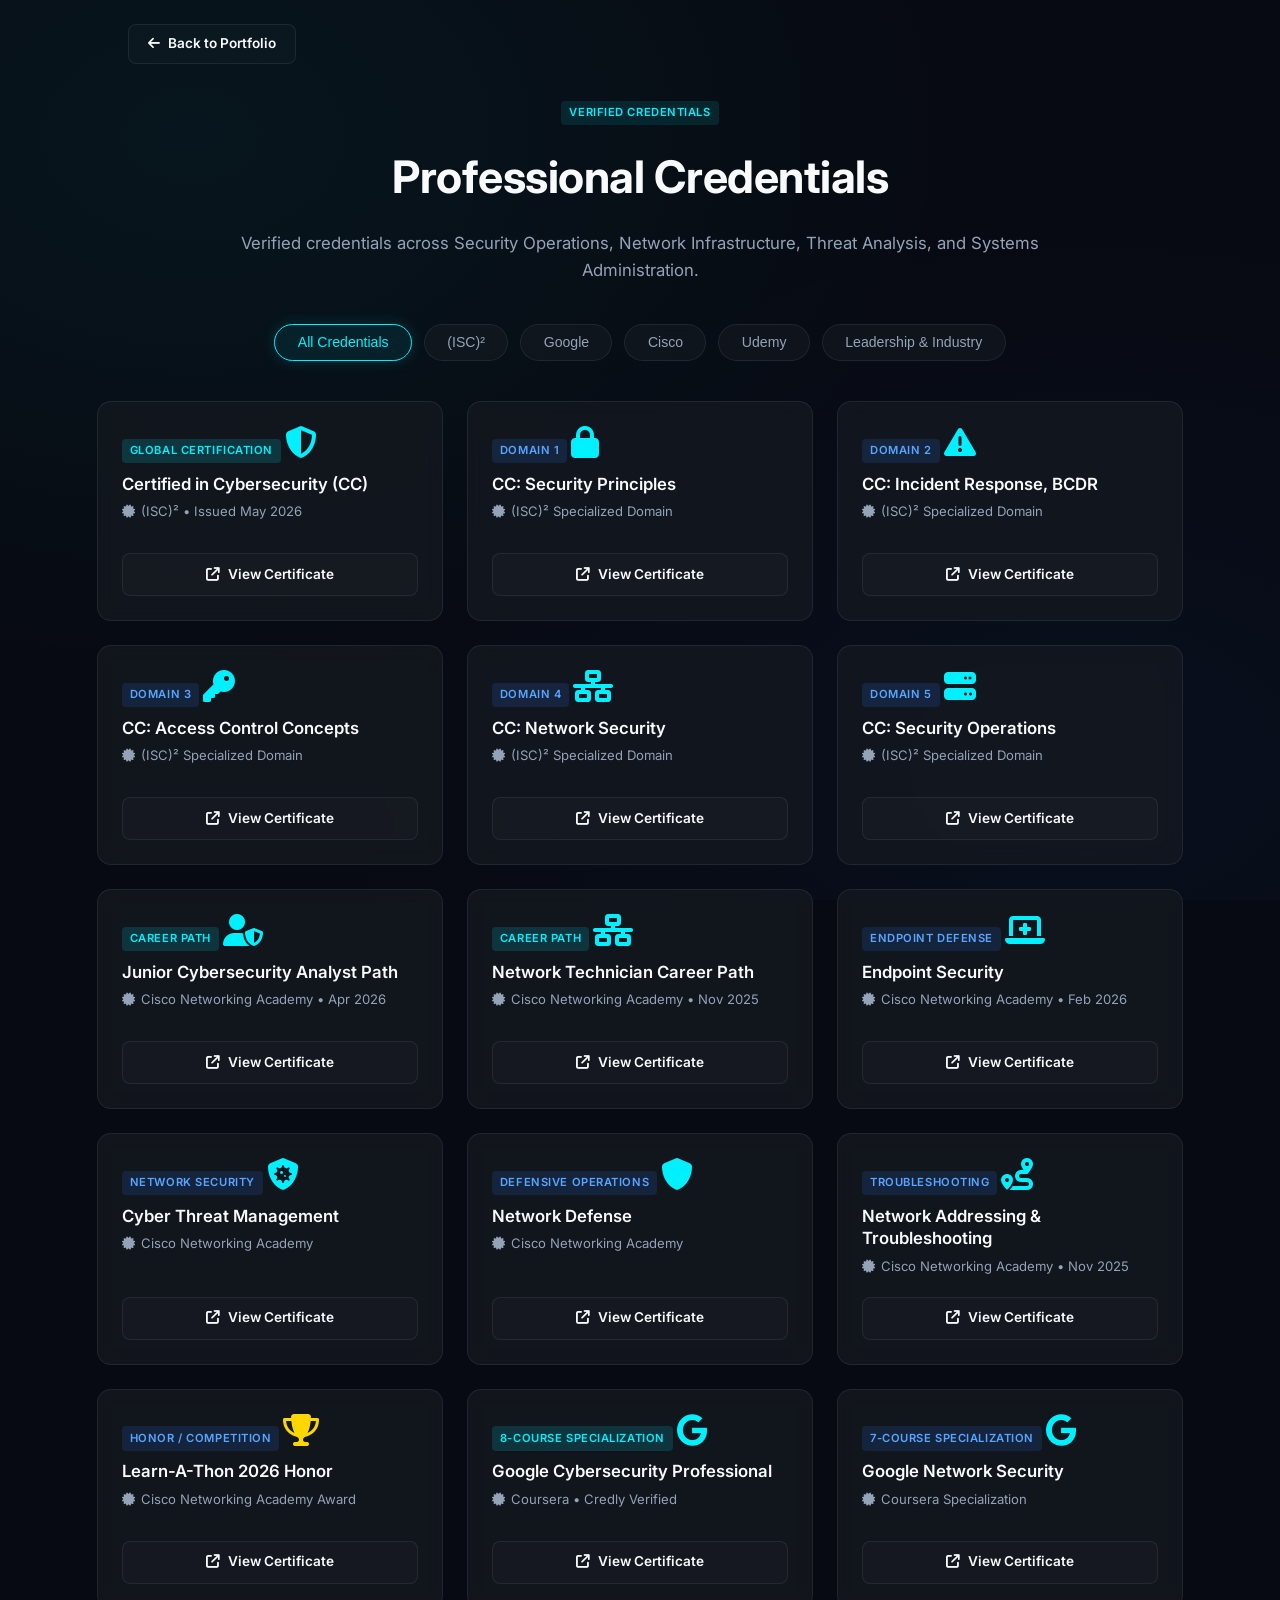
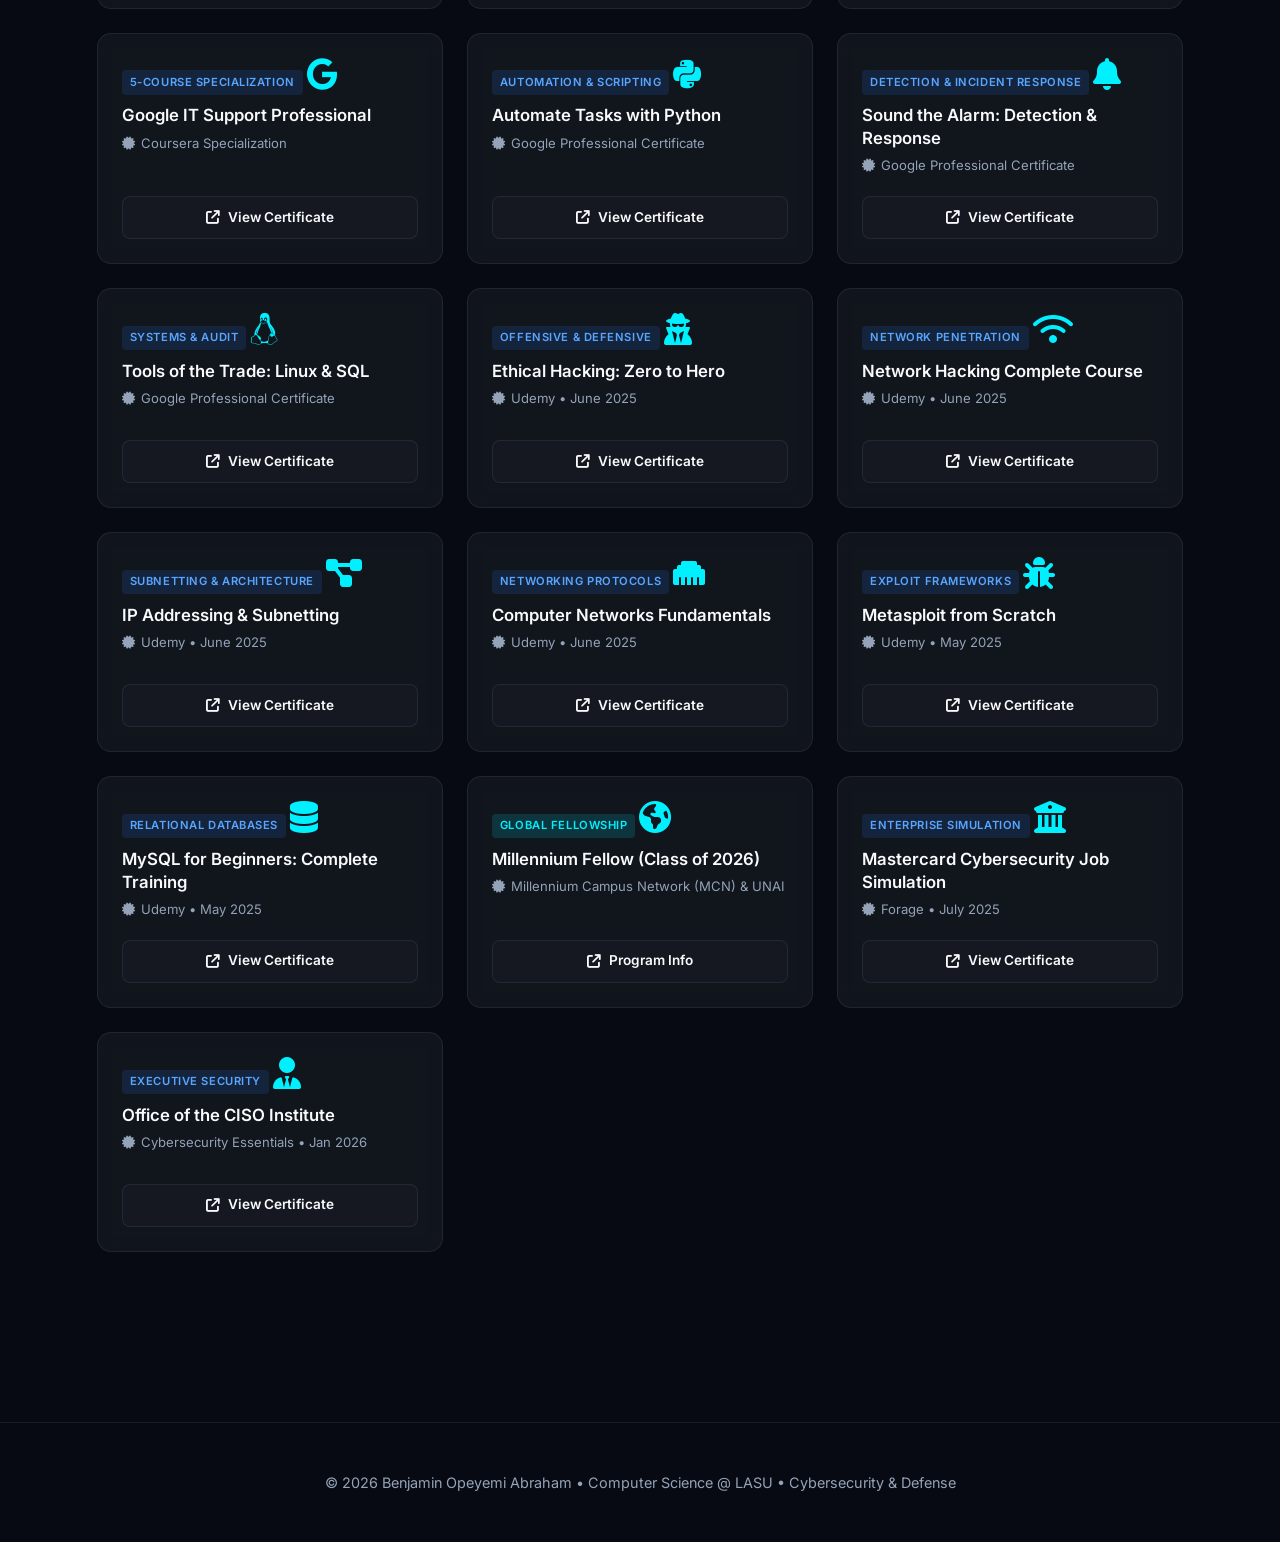
==== commit d1c530cb: "Deactivate resume downloads, remove resume files from repository, polish navbar layout and ScrollSpy" ====
--- a/certificates.html
+++ b/certificates.html
@@ -164,7 +164,7 @@
 
     <section style="padding-top: 10px;">
         <div style="text-align: center; max-width: 800px; margin: 0 auto;">
-            <span class="cert-badge-tag" style="background: rgba(0, 240, 255, 0.1); color: #00F0FF;">VERIFIED ARSENAL</span>
+            <span class="cert-badge-tag" style="background: rgba(0, 240, 255, 0.1); color: #00F0FF;">VERIFIED CREDENTIALS</span>
             <h1 style="font-size: 2.8rem; margin: 0.5rem 0 1rem; letter-spacing: -0.5px;">Professional Credentials</h1>
             <p style="color: var(--text-secondary); font-size: 1.05rem; line-height: 1.6;">
                 Verified credentials across Security Operations, Network Infrastructure, Threat Analysis, and Systems Administration.
@@ -471,7 +471,7 @@
     </section>
 
     <footer style="margin-top: 5rem; padding: 3rem 10%; border-top: 1px solid var(--border); text-align: center; color: var(--text-secondary); font-size: 0.9rem;">
-        <p>&copy; 2026 Benjamin Opeyemi Abraham. Computer Science @ LASU &bull; Millennium Fellow (Class of 2026) MCN &amp; UNAI</p>
+        <p>&copy; 2026 Benjamin Opeyemi Abraham &bull; Computer Science @ LASU &bull; Cybersecurity &amp; Defense</p>
     </footer>
 
     <script>
--- a/style.css
+++ b/style.css
@@ -13,7 +13,7 @@
     --accent: #00F0FF;
     --border: rgba(148, 163, 184, 0.12);
     --border-hover: rgba(0, 240, 255, 0.35);
-    --nav-bg: rgba(7, 10, 18, 0.85);
+    --nav-bg: rgba(7, 10, 18, 0.92);
     --success: #10b981;
     --transition: all 0.25s cubic-bezier(0.4, 0, 0.2, 1);
 }
@@ -53,10 +53,7 @@
     top: 0;
     left: 0;
     width: 100%;
-    padding: 1.2rem 8%;
-    display: flex;
-    justify-content: space-between;
-    align-items: center;
+    padding: 1.15rem 6%;
     background: var(--nav-bg);
     backdrop-filter: blur(16px);
     -webkit-backdrop-filter: blur(16px);
@@ -64,10 +61,21 @@
     border-bottom: 1px solid var(--border);
 }
 
+.nav-container {
+    width: 100%;
+    max-width: 1240px;
+    margin: 0 auto;
+    display: flex;
+    justify-content: space-between;
+    align-items: center;
+}
+
 .logo-container {
     display: flex;
     align-items: center;
-    gap: 0.75rem;
+    gap: 0.85rem;
+    margin-right: 3.5rem; /* Distinct separation from Home tab */
+    flex-shrink: 0;
 }
 
 .logo-shield {
@@ -90,33 +98,141 @@
 .nav-links {
     display: flex;
     align-items: center;
-    gap: 2rem;
-}
-
+    gap: 1.4rem;
+    margin-left: auto;
+}
+
+/* ScrollSpy and Active Links */
 .nav-links a {
+    position: relative;
     font-size: 0.92rem;
     font-weight: 500;
     color: var(--text-secondary);
-}
-
-.nav-links a:hover, .nav-links a.active {
-    color: var(--cyan);
-}
-
+    padding: 0.48rem 0.88rem;
+    border-radius: 8px;
+    border: 1px solid transparent;
+    transition: all 0.25s cubic-bezier(0.4, 0, 0.2, 1);
+    display: inline-flex;
+    align-items: center;
+    text-decoration: none;
+}
+
+.nav-links a:hover {
+    color: var(--cyan);
+    background: rgba(0, 240, 255, 0.08);
+    border-color: rgba(0, 240, 255, 0.25);
+    box-shadow: 0 0 12px rgba(0, 240, 255, 0.12);
+}
+
+.nav-links a.active {
+    color: var(--cyan);
+    font-weight: 600;
+    background: rgba(0, 240, 255, 0.14);
+    border-color: rgba(0, 240, 255, 0.45);
+    box-shadow: 0 0 16px rgba(0, 240, 255, 0.22), inset 0 0 8px rgba(0, 240, 255, 0.1);
+}
+
+.nav-links a.active::after {
+    content: '';
+    position: absolute;
+    bottom: -3px;
+    left: 15%;
+    width: 70%;
+    height: 2px;
+    background: var(--cyan);
+    border-radius: 2px;
+    box-shadow: 0 0 8px var(--cyan), 0 0 14px var(--cyan);
+}
+
+/* Resume CTA in Nav */
 .nav-btn {
-    padding: 0.5rem 1.1rem;
-    border: 1px solid rgba(0, 240, 255, 0.3);
-    border-radius: 8px;
-    background: rgba(0, 240, 255, 0.05);
+    display: inline-flex !important;
+    align-items: center !important;
+    justify-content: center !important;
+    gap: 0.55rem !important;
+    padding: 0.5rem 1.15rem !important;
+    border: 1px solid rgba(0, 240, 255, 0.35) !important;
+    border-radius: 8px !important;
+    background: rgba(0, 240, 255, 0.06) !important;
     color: var(--cyan) !important;
-    font-weight: 600;
-    font-size: 0.88rem;
+    font-family: inherit !important;
+    font-weight: 600 !important;
+    font-size: 0.88rem !important;
+    white-space: nowrap !important;
+    margin-left: 0.6rem;
+    line-height: 1 !important;
+    text-decoration: none !important;
+    transition: var(--transition);
+}
+
+.nav-btn i {
+    font-size: 0.95rem;
+    line-height: 1;
+    display: inline-flex;
+    align-items: center;
+    justify-content: center;
+    margin: 0;
+    padding: 0;
+    flex-shrink: 0;
+}
+
+.nav-btn span {
+    line-height: 1;
+    display: inline-block;
 }
 
 .nav-btn:hover {
-    background: var(--cyan);
+    background: var(--cyan) !important;
     color: #070a12 !important;
-    box-shadow: 0 0 15px var(--cyan-glow);
+    box-shadow: 0 0 18px var(--cyan-glow) !important;
+    transform: translateY(-1px);
+}
+
+.nav-btn.active::after {
+    display: none !important;
+}
+
+/* Inactive / Disabled state for resume button */
+.nav-btn.nav-btn-disabled,
+.nav-btn:disabled {
+    cursor: not-allowed !important;
+    opacity: 0.6 !important;
+    background: rgba(255, 255, 255, 0.04) !important;
+    border: 1px dashed rgba(255, 255, 255, 0.25) !important;
+    color: var(--text-secondary) !important;
+    box-shadow: none !important;
+    transform: none !important;
+    pointer-events: auto !important;
+}
+
+.nav-btn.nav-btn-disabled:hover,
+.nav-btn:disabled:hover {
+    background: rgba(255, 255, 255, 0.06) !important;
+    border-color: rgba(255, 255, 255, 0.35) !important;
+    color: var(--text-primary) !important;
+    box-shadow: none !important;
+    transform: none !important;
+}
+
+/* General button disabled state */
+.btn.btn-disabled,
+.btn:disabled {
+    cursor: not-allowed !important;
+    opacity: 0.6 !important;
+    border: 1px dashed rgba(255, 255, 255, 0.25) !important;
+    background: rgba(255, 255, 255, 0.04) !important;
+    color: var(--text-secondary) !important;
+    box-shadow: none !important;
+    transform: none !important;
+    pointer-events: auto !important;
+}
+
+.btn.btn-disabled:hover,
+.btn:disabled:hover {
+    transform: none !important;
+    box-shadow: none !important;
+    background: rgba(255, 255, 255, 0.06) !important;
+    border-color: rgba(255, 255, 255, 0.35) !important;
 }
 
 .mobile-menu-btn {
@@ -130,14 +246,15 @@
 
 /* Hero Section */
 .hero {
-    min-height: 100vh;
+    min-height: 85vh;
     display: flex;
     flex-direction: column;
     justify-content: center;
     align-items: center;
     text-align: center;
-    padding: 120px 8% 80px;
+    padding: 140px 6% 60px;
     position: relative;
+    scroll-margin-top: 80px;
 }
 
 .status-badge {
@@ -170,12 +287,12 @@
 }
 
 .hero h1 {
-    font-size: clamp(2.5rem, 5.5vw, 4.2rem);
+    font-size: clamp(2.3rem, 5vw, 3.8rem);
     font-weight: 800;
-    line-height: 1.15;
-    margin-bottom: 1.25rem;
-    letter-spacing: -1px;
-    max-width: 950px;
+    line-height: 1.2;
+    margin-bottom: 1.5rem;
+    letter-spacing: -0.8px;
+    max-width: 980px;
 }
 
 .hero h1 .highlight {
@@ -185,11 +302,11 @@
 }
 
 .hero p {
-    font-size: clamp(1.05rem, 2vw, 1.25rem);
+    font-size: clamp(1.05rem, 1.8vw, 1.22rem);
     color: var(--text-secondary);
     max-width: 780px;
     line-height: 1.7;
-    margin-bottom: 2.5rem;
+    margin-bottom: 2.8rem;
 }
 
 .cta-buttons {
@@ -197,20 +314,26 @@
     gap: 1.2rem;
     flex-wrap: wrap;
     justify-content: center;
-    margin-bottom: 3.5rem;
 }
 
 .btn {
     display: inline-flex;
     align-items: center;
     justify-content: center;
-    gap: 0.6rem;
+    gap: 0.65rem;
     padding: 0.85rem 2rem;
     border-radius: 10px;
     font-weight: 600;
     font-size: 0.95rem;
     cursor: pointer;
     transition: var(--transition);
+    white-space: nowrap;
+}
+
+.btn i {
+    font-size: 1rem;
+    display: inline-block;
+    flex-shrink: 0;
 }
 
 .btn-primary {
@@ -237,61 +360,35 @@
     transform: translateY(-2px);
 }
 
-/* Metric Stats Bar */
-.hero-metrics {
-    display: grid;
-    grid-template-columns: repeat(auto-fit, minmax(180px, 1fr));
-    gap: 1.5rem;
-    width: 100%;
-    max-width: 900px;
-    padding: 1.5rem;
-    border-radius: 16px;
-    background: var(--bg-card);
-    border: 1px solid var(--border);
-    backdrop-filter: blur(12px);
-}
-
-.metric-item {
-    text-align: center;
-}
-
-.metric-number {
-    font-size: 1.8rem;
-    font-weight: 800;
-    color: var(--cyan);
-    font-family: 'Fira Code', monospace;
-}
-
-.metric-label {
-    font-size: 0.8rem;
-    color: var(--text-secondary);
-    text-transform: uppercase;
-    letter-spacing: 0.05em;
-    margin-top: 0.2rem;
-}
-
 /* Section Common */
 section {
-    padding: 100px 8%;
+    padding: 90px 6%;
     position: relative;
+    max-width: 1240px;
+    margin: 0 auto;
+    scroll-margin-top: 80px;
 }
 
 .section-header {
-    margin-bottom: 3.5rem;
+    margin-bottom: 3rem;
 }
 
 .section-tag {
     display: inline-block;
     font-family: 'Fira Code', monospace;
-    font-size: 0.8rem;
-    text-transform: uppercase;
-    color: var(--cyan);
-    letter-spacing: 0.1em;
+    font-size: 0.78rem;
+    font-weight: 600;
+    color: var(--cyan);
+    letter-spacing: 0.08em;
     margin-bottom: 0.6rem;
+    background: rgba(0, 240, 255, 0.06);
+    border: 1px solid rgba(0, 240, 255, 0.2);
+    padding: 0.25rem 0.75rem;
+    border-radius: 9999px;
 }
 
 h2 {
-    font-size: clamp(2rem, 3.5vw, 2.6rem);
+    font-size: clamp(2rem, 3.2vw, 2.5rem);
     font-weight: 700;
     letter-spacing: -0.5px;
     color: var(--text-primary);
@@ -566,7 +663,7 @@
     border-color: var(--cyan);
 }
 
-/* Skills Arsenal */
+/* Skills Competencies */
 .skills-container {
     display: grid;
     grid-template-columns: repeat(auto-fit, minmax(260px, 1fr));
@@ -642,7 +739,7 @@
 
 /* Footer */
 footer {
-    padding: 3rem 8%;
+    padding: 2.5rem 6%;
     border-top: 1px solid var(--border);
     text-align: center;
     color: var(--text-secondary);
@@ -657,9 +754,9 @@
     }
 }
 
-@media (max-width: 768px) {
+@media (max-width: 820px) {
     nav {
-        padding: 1rem 6%;
+        padding: 1rem 5%;
     }
     
     .mobile-menu-btn {
@@ -675,7 +772,7 @@
         backdrop-filter: blur(20px);
         flex-direction: column;
         padding: 2rem;
-        gap: 1.5rem;
+        gap: 1.2rem;
         border-bottom: 1px solid var(--border);
         transform: translateY(-150%);
         transition: transform 0.3s ease;
@@ -685,11 +782,15 @@
         transform: translateY(0);
     }
 
+    .nav-btn {
+        margin-left: 0;
+    }
+
     section {
-        padding: 70px 6%;
+        padding: 70px 5%;
     }
 
     .hero {
-        padding: 100px 6% 60px;
+        padding: 120px 5% 50px;
     }
 }
